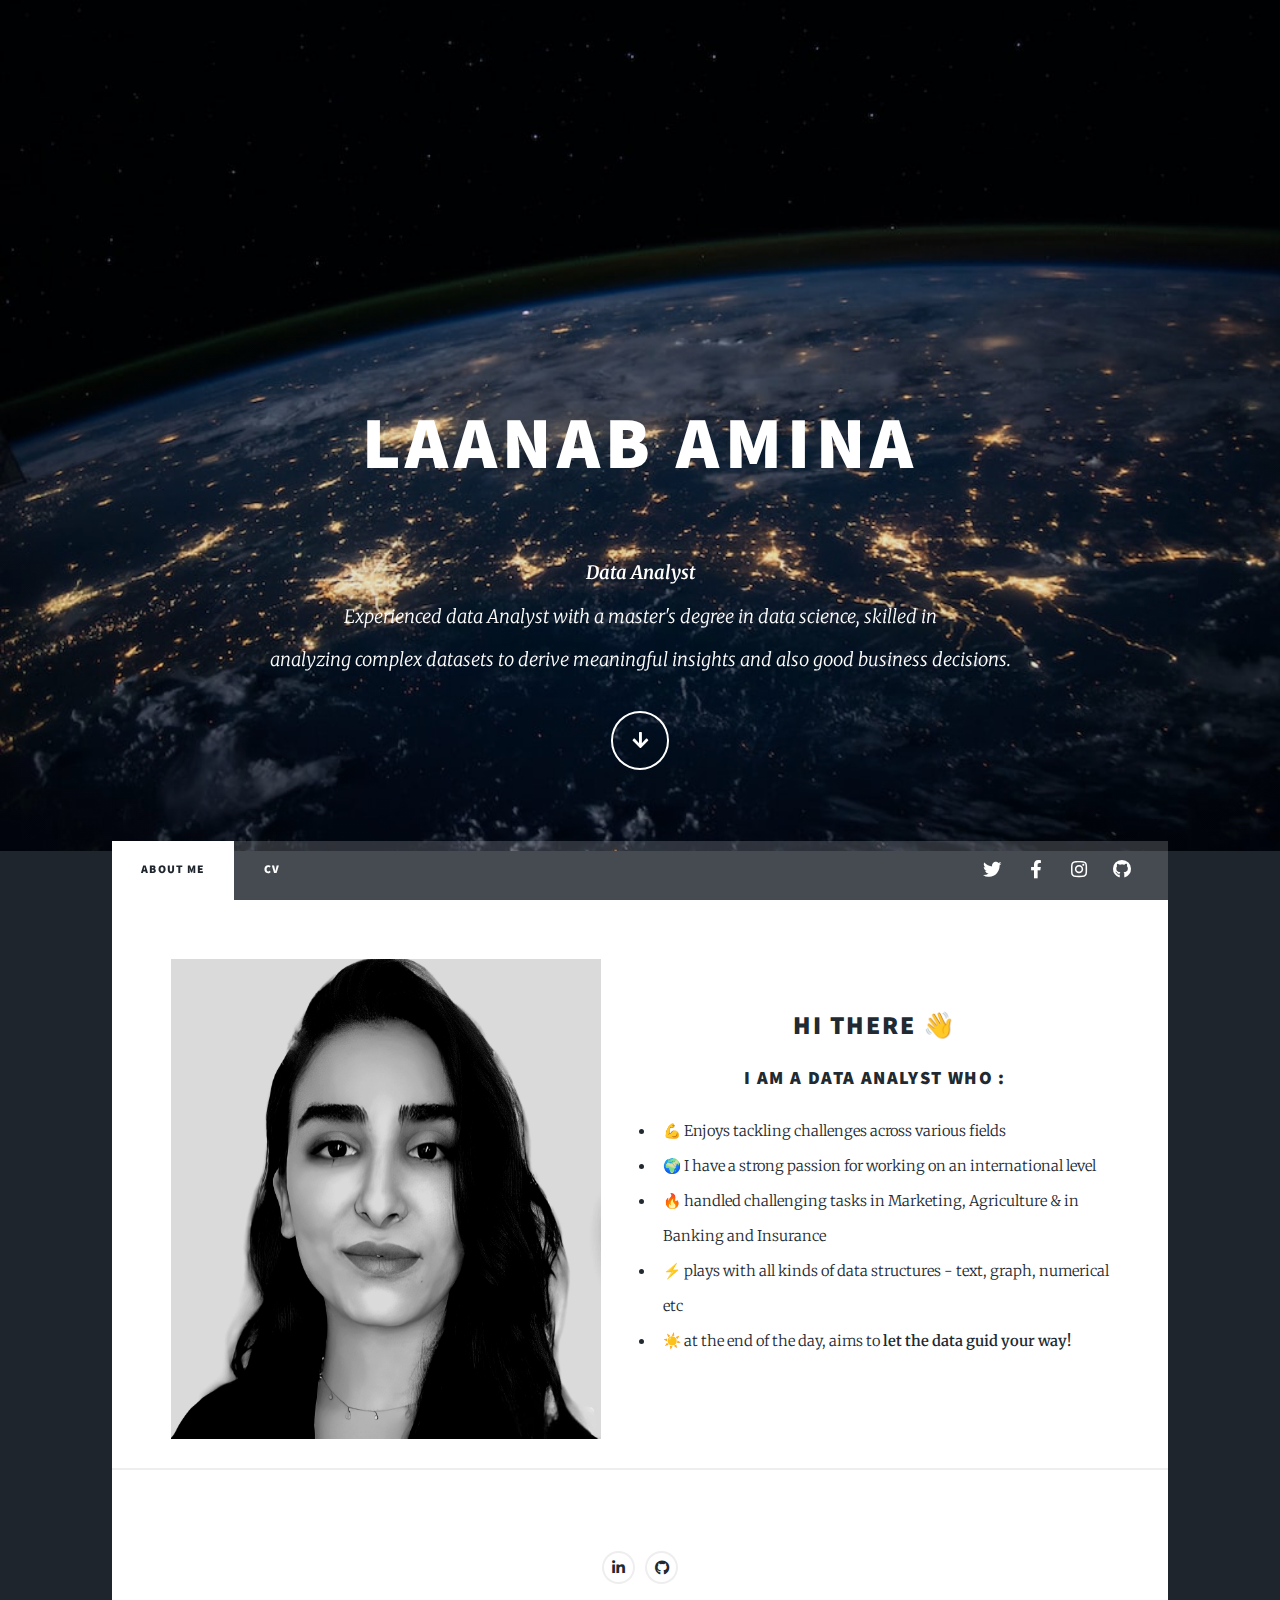
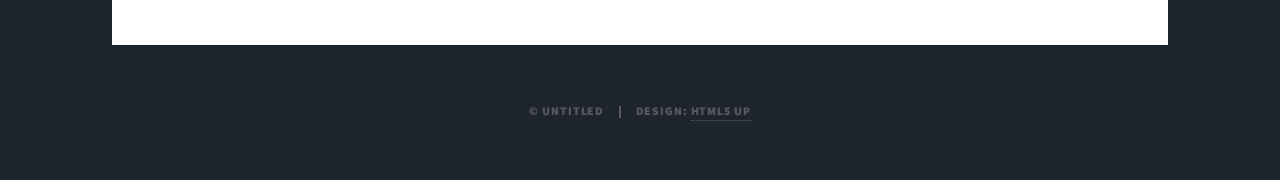
==== index.html @ 10db7fa8 "Add files via upload" ====
<!DOCTYPE HTML>
<!--
	Massively by HTML5 UP
	html5up.net | @ajlkn
	Free for personal and commercial use under the CCA 3.0 license (html5up.net/license)
-->
<html>
	<head>
		<title>Massively by HTML5 UP</title>
		<meta charset="utf-8" />
		<meta name="viewport" content="width=device-width, initial-scale=1, user-scalable=no" />
		<link rel="stylesheet" href="assets/css/main.css" />
		<noscript><link rel="stylesheet" href="assets/css/noscript.css" /></noscript>
	</head>
	<body class="is-preload">

		<!-- Wrapper -->
			<div id="wrapper" class="fade-in">

				<!-- Intro -->
					<div id="intro">
						<h1>LAANAB Amina </h1>
						<p align="center"> <br><strong> Data Analyst</strong> </br>Experienced data Analyst with a master's degree in data science, skilled in <br />analyzing complex datasets to derive meaningful insights and also good business decisions. <br /> 
						</a></p>
						<ul class="actions">
							<li><a href="#header" class="button icon solid solo fa-arrow-down scrolly">Continue</a></li>
						</ul>
					</div>

				<!-- Header -->
					<header id="header">
						<a href="index.html" class="logo">Allow data to guide you!</a>
					</header>

				<!-- Nav -->
					<nav id="nav">
						<ul class="links">
							<li class="active"><a href="index.html">About me</a></li>
							<li><a href="generic.html">CV </a></li>
							
						</ul>
						<ul class="icons">
							<li><a href="#" class="icon brands fa-twitter"><span class="label">Twitter</span></a></li>
							<li><a href="#" class="icon brands fa-facebook-f"><span class="label">Facebook</span></a></li>
							<li><a href="#" class="icon brands fa-instagram"><span class="label">Instagram</span></a></li>
							<li><a href="#" class="icon brands fa-github"><span class="label">GitHub</span></a></li>
						</ul>
					</nav>

				<!-- Main -->
					<div id="main">

						<!-- Featured Post -->
						<div class="image-txt-container">
							<img src="images/pic2_.jpg" width="430" height="480">
							<article class="post featured">

								<center>
								<h2>
									Hi there 👋
								</h2>
								<h3>I am a Data Analyst who :</h3></center>
								<ul>
								<li>💪 Enjoys tackling challenges across various fields </li>
								<li>🌍 I have a strong passion for working on an international level</li>
								<li>🔥 handled challenging tasks in Marketing, Agriculture &amp; in Banking and Insurance </li>
								<li>⚡ plays with all kinds of data structures - text, graph, numerical etc</li>
								<li>☀️ at the end of the day, aims to <b>let the data guid your way!</b></li>
								</ul>
							</article>
						  </div>
							

						<!-- Posts -->
							

						<!-- Footer -->
						<center>

							<section>
								<h3></h3>
								<ul class="icons alt">
									
									<li><a href="https://www.linkedin.com/in/amina-laanab-498256175/" class="icon brands fa-linkedin-in"><span class="label">LinkedIn</span></a></li>
									
									<li><a href="https://github.com/Morenagl" class="icon brands fa-github"><span class="label">GitHub</span></a></li>
								</ul>
							
						</section>
					</center>	

					</div>

				<!-- Footer -->
				
					
				<!-- Copyright -->
					<div id="copyright">
						<ul><li>&copy; Untitled</li><li>Design: <a href="https://html5up.net">HTML5 UP</a></li></ul>
					</div>
				
			</div>

		<!-- Scripts -->
			<script src="assets/js/jquery.min.js"></script>
			<script src="assets/js/jquery.scrollex.min.js"></script>
			<script src="assets/js/jquery.scrolly.min.js"></script>
			<script src="assets/js/browser.min.js"></script>
			<script src="assets/js/breakpoints.min.js"></script>
			<script src="assets/js/util.js"></script>
			<script src="assets/js/main.js"></script>

	</body>
</html>
---- assets/css/main.css ----
@import url(fontawesome-all.min.css);
@import url("https://fonts.googleapis.com/css?family=Merriweather:300,700,300italic,700italic|Source+Sans+Pro:900");

/*
	Massively by HTML5 UP
	html5up.net | @ajlkn
	Free for personal and commercial use under the CCA 3.0 license (html5up.net/license)
*/

html, body, div, span, applet, object,
iframe, h1, h2, h3, h4, h5, h6, p, blockquote,
pre, a, abbr, acronym, address, big, cite,
code, del, dfn, em, img, ins, kbd, q, s, samp,
small, strike, strong, sub, sup, tt, var, b,
u, i, center, dl, dt, dd, ol, ul, li, fieldset,
form, label, legend, table, caption, tbody,
tfoot, thead, tr, th, td, article, aside,
canvas, details, embed, figure, figcaption,
footer, header, hgroup, menu, nav, output, ruby,
section, summary, time, mark, audio, video {
	margin: 0;
	padding: 0;
	border: 0;
	font-size: 100%;
	font: inherit;
	vertical-align: baseline;}

article, aside, details, figcaption, figure,
footer, header, hgroup, menu, nav, section {
	display: block;}

body {
	line-height: 1;
}

ol, ul {
	list-style: none;
}

blockquote, q {
	quotes: none;
}

	blockquote:before, blockquote:after, q:before, q:after {
		content: '';
		content: none;
	}

table {
	border-collapse: collapse;
	border-spacing: 0;
}

body {
	-webkit-text-size-adjust: none;
}

mark {
	background-color: transparent;
	color: inherit;
}

input::-moz-focus-inner {
	border: 0;
	padding: 0;
}

input, select, textarea {
	-moz-appearance: none;
	-webkit-appearance: none;
	-ms-appearance: none;
	appearance: none;
}
main > * {
    padding: 4rem 4rem 2rem 4rem;
    border-top: solid 2px #eeeeee;
    margin: 0;
}
.image-txt-container {
    display: flex;
    align-items: center;
    flex-direction: row;
    gap: 40px;
}
/* Basic */

	@-ms-viewport {
		width: device-width;
	}

	body {
		-ms-overflow-style: scrollbar;
	}

	@media screen and (max-width: 480px) {

		html, body {
			min-width: 320px;
		}

	}

	html {
		box-sizing: border-box;
	}

	*, *:before, *:after {
		box-sizing: inherit;
	}

	body {
		background-color: #1e252d;
	}

		body.is-preload *, body.is-preload *:before, body.is-preload *:after {
			-moz-animation: none !important;
			-webkit-animation: none !important;
			-ms-animation: none !important;
			animation: none !important;
			-moz-transition: none !important;
			-webkit-transition: none !important;
			-ms-transition: none !important;
			transition: none !important;
		}

/* Type */

	html {
		font-size: 16pt;
	}

		@media screen and (max-width: 1680px) {

			html {
				font-size: 12pt;
			}

		}

		@media screen and (max-width: 1280px) {

			html {
				font-size: 11pt;
			}

		}

		@media screen and (max-width: 360px) {

			html {
				font-size: 10pt;
			}

		}

	body {
		color: #212931;
	}

	body, input, select, textarea {
		font-family: "Merriweather", Georgia, serif;
		font-weight: 300;
		font-size: 1rem;
		line-height: 2.375;
	}

	a {
		-moz-transition: color 0.2s ease-in-out, background-color 0.2s ease-in-out, border-color 0.2s ease-in-out, box-shadow 0.2s ease-in-out;
		-webkit-transition: color 0.2s ease-in-out, background-color 0.2s ease-in-out, border-color 0.2s ease-in-out, box-shadow 0.2s ease-in-out;
		-ms-transition: color 0.2s ease-in-out, background-color 0.2s ease-in-out, border-color 0.2s ease-in-out, box-shadow 0.2s ease-in-out;
		transition: color 0.2s ease-in-out, background-color 0.2s ease-in-out, border-color 0.2s ease-in-out, box-shadow 0.2s ease-in-out;
		border-bottom: dotted 1px;
		text-decoration: none;
	}

		a:hover {
			border-bottom-color: transparent;
		}

	strong, b {
		font-weight: 600;
	}

	em, i {
		font-style: italic;
	}

	p {
		text-align: justify;
		margin: 0 0 2rem 0;
	}

	h1, h2, h3, h4, h5, h6 {
		font-family: "Source Sans Pro", Helvetica, sans-serif;
		font-weight: 900;
		line-height: 1.5;
		letter-spacing: 0.075em;
		text-transform: uppercase;
		margin: 0 0 1rem 0;
		
	
	}

		h1 a, h2 a, h3 a, h4 a, h5 a, h6 a {
			border-bottom: 0;
			color: inherit;
			text-decoration: none;
		}

	h1 {
		font-size: 4rem;
		line-height: 1.1;
		margin: 0 0 2rem 0;
	}

	h2 {
		font-size: 1.75rem;
		line-height: 1.3;
		margin: 0 0 1.5rem 0;
	}

	h3 {
		font-size: 1.25rem;
		margin: 0 0 1.5rem 0;
	}

	h4 {
		font-size: 1rem;
	}

	h5 {
		font-size: 0.9rem;
	}

	h6 {
		font-size: 0.8rem;
	}

	sub {
		font-size: 0.8rem;
		position: relative;
		top: 0.5rem;
	}

	sup {
		font-size: 0.8rem;
		position: relative;
		top: -0.5rem;
	}

	blockquote {
		border-left: solid 4px;
		font-style: italic;
		margin: 0 0 2rem 0;
		padding: 0.5rem 0 0.5rem 2rem;
	}

	code {
		border: solid 2px;
		font-family: "Courier New", monospace;
		font-size: 0.9rem;
		margin: 0 0.25rem;
		padding: 0.25rem 0.65rem;
	}

	pre {
		-webkit-overflow-scrolling: touch;
		font-family: "Courier New", monospace;
		font-size: 0.9rem;
		margin: 0 0 2rem 0;
	}

		pre code {
			display: block;
			line-height: 1.75;
			padding: 1rem 1.5rem;
			overflow-x: auto;
		}

	hr {
		border: 0;
		border-bottom: solid 2px;
		margin: 3rem 0;
	}

		hr.major {
			margin: 5rem 0;
		}

	.align-left {
		text-align: left;
	}

	.align-center {
		text-align: center;
	}

	.align-right {
		text-align: right;
	}

	input, select, textarea {
		color: #212931;
	}

	a {
		color: #212931;
		border-bottom-color: rgba(33, 41, 49, 0.5);
	}

		a:hover {
			border-bottom-color: transparent;
			color: #18bfef !important;
		}

	strong, b {
		color: #212931;
	}

	h1, h2, h3, h4, h5, h6 {
		color: #212931;
	}

	blockquote {
		border-left-color: #eeeeee;
	}

	code {
		background: rgba(220, 220, 220, 0.25);
		border-color: #eeeeee;
	}

	hr {
		border-bottom-color: #eeeeee;
	}

/* Row */

	.row {
		display: flex;
		flex-wrap: wrap;
		box-sizing: border-box;
		align-items: stretch;
	}

		.row > * {
			box-sizing: border-box;
		}

		.row.gtr-uniform > * > :last-child {
			margin-bottom: 0;
		}

		.row.aln-left {
			justify-content: flex-start;
		}

		.row.aln-center {
			justify-content: center;
		}

		.row.aln-right {
			justify-content: flex-end;
		}

		.row.aln-top {
			align-items: flex-start;
		}

		.row.aln-middle {
			align-items: center;
		}

		.row.aln-bottom {
			align-items: flex-end;
		}

		.row > .imp {
			order: -1;
		}

		.row > .col-1 {
			width: 8.33333%;
		}

		.row > .off-1 {
			margin-left: 8.33333%;
		}

		.row > .col-2 {
			width: 16.66667%;
		}

		.row > .off-2 {
			margin-left: 16.66667%;
		}

		.row > .col-3 {
			width: 25%;
		}

		.row > .off-3 {
			margin-left: 25%;
		}

		.row > .col-4 {
			width: 33.33333%;
		}

		.row > .off-4 {
			margin-left: 33.33333%;
		}

		.row > .col-5 {
			width: 41.66667%;
		}

		.row > .off-5 {
			margin-left: 41.66667%;
		}

		.row > .col-6 {
			width: 50%;
		}

		.row > .off-6 {
			margin-left: 50%;
		}

		.row > .col-7 {
			width: 58.33333%;
		}

		.row > .off-7 {
			margin-left: 58.33333%;
		}

		.row > .col-8 {
			width: 66.66667%;
		}

		.row > .off-8 {
			margin-left: 66.66667%;
		}

		.row > .col-9 {
			width: 75%;
		}

		.row > .off-9 {
			margin-left: 75%;
		}

		.row > .col-10 {
			width: 83.33333%;
		}

		.row > .off-10 {
			margin-left: 83.33333%;
		}

		.row > .col-11 {
			width: 91.66667%;
		}

		.row > .off-11 {
			margin-left: 91.66667%;
		}

		.row > .col-12 {
			width: 100%;
		}

		.row > .off-12 {
			margin-left: 100%;
		}

		.row.gtr-0 {
			margin-top: 0;
			margin-left: 0rem;
		}

			.row.gtr-0 > * {
				padding: 0 0 0 0rem;
			}

			.row.gtr-0.gtr-uniform {
				margin-top: 0rem;
			}

				.row.gtr-0.gtr-uniform > * {
					padding-top: 0rem;
				}

		.row.gtr-25 {
			margin-top: 0;
			margin-left: -0.375rem;
		}

			.row.gtr-25 > * {
				padding: 0 0 0 0.375rem;
			}

			.row.gtr-25.gtr-uniform {
				margin-top: -0.375rem;
			}

				.row.gtr-25.gtr-uniform > * {
					padding-top: 0.375rem;
				}

		.row.gtr-50 {
			margin-top: 0;
			margin-left: -0.75rem;
		}

			.row.gtr-50 > * {
				padding: 0 0 0 0.75rem;
			}

			.row.gtr-50.gtr-uniform {
				margin-top: -0.75rem;
			}

				.row.gtr-50.gtr-uniform > * {
					padding-top: 0.75rem;
				}

		.row {
			margin-top: 0;
			margin-left: -1.5rem;
		}

			.row > * {
				padding: 0 0 0 1.5rem;
			}

			.row.gtr-uniform {
				margin-top: -1.5rem;
			}

				.row.gtr-uniform > * {
					padding-top: 1.5rem;
				}

		.row.gtr-150 {
			margin-top: 0;
			margin-left: -2.25rem;
		}

			.row.gtr-150 > * {
				padding: 0 0 0 2.25rem;
			}

			.row.gtr-150.gtr-uniform {
				margin-top: -2.25rem;
			}

				.row.gtr-150.gtr-uniform > * {
					padding-top: 2.25rem;
				}

		.row.gtr-200 {
			margin-top: 0;
			margin-left: -3rem;
		}

			.row.gtr-200 > * {
				padding: 0 0 0 3rem;
			}

			.row.gtr-200.gtr-uniform {
				margin-top: -3rem;
			}

				.row.gtr-200.gtr-uniform > * {
					padding-top: 3rem;
				}

		@media screen and (max-width: 1680px) {

			.row {
				display: flex;
				flex-wrap: wrap;
				box-sizing: border-box;
				align-items: stretch;
			}

				.row > * {
					box-sizing: border-box;
				}

				.row.gtr-uniform > * > :last-child {
					margin-bottom: 0;
				}

				.row.aln-left {
					justify-content: flex-start;
				}

				.row.aln-center {
					justify-content: center;
				}

				.row.aln-right {
					justify-content: flex-end;
				}

				.row.aln-top {
					align-items: flex-start;
				}

				.row.aln-middle {
					align-items: center;
				}

				.row.aln-bottom {
					align-items: flex-end;
				}

				.row > .imp-xlarge {
					order: -1;
				}

				.row > .col-1-xlarge {
					width: 8.33333%;
				}

				.row > .off-1-xlarge {
					margin-left: 8.33333%;
				}

				.row > .col-2-xlarge {
					width: 16.66667%;
				}

				.row > .off-2-xlarge {
					margin-left: 16.66667%;
				}

				.row > .col-3-xlarge {
					width: 25%;
				}

				.row > .off-3-xlarge {
					margin-left: 25%;
				}

				.row > .col-4-xlarge {
					width: 33.33333%;
				}

				.row > .off-4-xlarge {
					margin-left: 33.33333%;
				}

				.row > .col-5-xlarge {
					width: 41.66667%;
				}

				.row > .off-5-xlarge {
					margin-left: 41.66667%;
				}

				.row > .col-6-xlarge {
					width: 50%;
				}

				.row > .off-6-xlarge {
					margin-left: 50%;
				}

				.row > .col-7-xlarge {
					width: 58.33333%;
				}

				.row > .off-7-xlarge {
					margin-left: 58.33333%;
				}

				.row > .col-8-xlarge {
					width: 66.66667%;
				}

				.row > .off-8-xlarge {
					margin-left: 66.66667%;
				}

				.row > .col-9-xlarge {
					width: 75%;
				}

				.row > .off-9-xlarge {
					margin-left: 75%;
				}

				.row > .col-10-xlarge {
					width: 83.33333%;
				}

				.row > .off-10-xlarge {
					margin-left: 83.33333%;
				}

				.row > .col-11-xlarge {
					width: 91.66667%;
				}

				.row > .off-11-xlarge {
					margin-left: 91.66667%;
				}

				.row > .col-12-xlarge {
					width: 100%;
				}

				.row > .off-12-xlarge {
					margin-left: 100%;
				}

				.row.gtr-0 {
					margin-top: 0;
					margin-left: 0rem;
				}

					.row.gtr-0 > * {
						padding: 0 0 0 0rem;
					}

					.row.gtr-0.gtr-uniform {
						margin-top: 0rem;
					}

						.row.gtr-0.gtr-uniform > * {
							padding-top: 0rem;
						}

				.row.gtr-25 {
					margin-top: 0;
					margin-left: -0.375rem;
				}

					.row.gtr-25 > * {
						padding: 0 0 0 0.375rem;
					}

					.row.gtr-25.gtr-uniform {
						margin-top: -0.375rem;
					}

						.row.gtr-25.gtr-uniform > * {
							padding-top: 0.375rem;
						}

				.row.gtr-50 {
					margin-top: 0;
					margin-left: -0.75rem;
				}

					.row.gtr-50 > * {
						padding: 0 0 0 0.75rem;
					}

					.row.gtr-50.gtr-uniform {
						margin-top: -0.75rem;
					}

						.row.gtr-50.gtr-uniform > * {
							padding-top: 0.75rem;
						}

				.row {
					margin-top: 0;
					margin-left: -1.5rem;
				}

					.row > * {
						padding: 0 0 0 1.5rem;
					}

					.row.gtr-uniform {
						margin-top: -1.5rem;
					}

						.row.gtr-uniform > * {
							padding-top: 1.5rem;
						}

				.row.gtr-150 {
					margin-top: 0;
					margin-left: -2.25rem;
				}

					.row.gtr-150 > * {
						padding: 0 0 0 2.25rem;
					}

					.row.gtr-150.gtr-uniform {
						margin-top: -2.25rem;
					}

						.row.gtr-150.gtr-uniform > * {
							padding-top: 2.25rem;
						}

				.row.gtr-200 {
					margin-top: 0;
					margin-left: -3rem;
				}

					.row.gtr-200 > * {
						padding: 0 0 0 3rem;
					}

					.row.gtr-200.gtr-uniform {
						margin-top: -3rem;
					}

						.row.gtr-200.gtr-uniform > * {
							padding-top: 3rem;
						}

		}

		@media screen and (max-width: 1280px) {

			.row {
				display: flex;
				flex-wrap: wrap;
				box-sizing: border-box;
				align-items: stretch;
			}

				.row > * {
					box-sizing: border-box;
				}

				.row.gtr-uniform > * > :last-child {
					margin-bottom: 0;
				}

				.row.aln-left {
					justify-content: flex-start;
				}

				.row.aln-center {
					justify-content: center;
				}

				.row.aln-right {
					justify-content: flex-end;
				}

				.row.aln-top {
					align-items: flex-start;
				}

				.row.aln-middle {
					align-items: center;
				}

				.row.aln-bottom {
					align-items: flex-end;
				}

				.row > .imp-large {
					order: -1;
				}

				.row > .col-1-large {
					width: 8.33333%;
				}

				.row > .off-1-large {
					margin-left: 8.33333%;
				}

				.row > .col-2-large {
					width: 16.66667%;
				}

				.row > .off-2-large {
					margin-left: 16.66667%;
				}

				.row > .col-3-large {
					width: 25%;
				}

				.row > .off-3-large {
					margin-left: 25%;
				}

				.row > .col-4-large {
					width: 33.33333%;
				}

				.row > .off-4-large {
					margin-left: 33.33333%;
				}

				.row > .col-5-large {
					width: 41.66667%;
				}

				.row > .off-5-large {
					margin-left: 41.66667%;
				}

				.row > .col-6-large {
					width: 50%;
				}

				.row > .off-6-large {
					margin-left: 50%;
				}

				.row > .col-7-large {
					width: 58.33333%;
				}

				.row > .off-7-large {
					margin-left: 58.33333%;
				}

				.row > .col-8-large {
					width: 66.66667%;
				}

				.row > .off-8-large {
					margin-left: 66.66667%;
				}

				.row > .col-9-large {
					width: 75%;
				}

				.row > .off-9-large {
					margin-left: 75%;
				}

				.row > .col-10-large {
					width: 83.33333%;
				}

				.row > .off-10-large {
					margin-left: 83.33333%;
				}

				.row > .col-11-large {
					width: 91.66667%;
				}

				.row > .off-11-large {
					margin-left: 91.66667%;
				}

				.row > .col-12-large {
					width: 100%;
				}

				.row > .off-12-large {
					margin-left: 100%;
				}

				.row.gtr-0 {
					margin-top: 0;
					margin-left: 0rem;
				}

					.row.gtr-0 > * {
						padding: 0 0 0 0rem;
					}

					.row.gtr-0.gtr-uniform {
						margin-top: 0rem;
					}

						.row.gtr-0.gtr-uniform > * {
							padding-top: 0rem;
						}

				.row.gtr-25 {
					margin-top: 0;
					margin-left: -0.375rem;
				}

					.row.gtr-25 > * {
						padding: 0 0 0 0.375rem;
					}

					.row.gtr-25.gtr-uniform {
						margin-top: -0.375rem;
					}

						.row.gtr-25.gtr-uniform > * {
							padding-top: 0.375rem;
						}

				.row.gtr-50 {
					margin-top: 0;
					margin-left: -0.75rem;
				}

					.row.gtr-50 > * {
						padding: 0 0 0 0.75rem;
					}

					.row.gtr-50.gtr-uniform {
						margin-top: -0.75rem;
					}

						.row.gtr-50.gtr-uniform > * {
							padding-top: 0.75rem;
						}

				.row {
					margin-top: 0;
					margin-left: -1.5rem;
				}

					.row > * {
						padding: 0 0 0 1.5rem;
					}

					.row.gtr-uniform {
						margin-top: -1.5rem;
					}

						.row.gtr-uniform > * {
							padding-top: 1.5rem;
						}

				.row.gtr-150 {
					margin-top: 0;
					margin-left: -2.25rem;
				}

					.row.gtr-150 > * {
						padding: 0 0 0 2.25rem;
					}

					.row.gtr-150.gtr-uniform {
						margin-top: -2.25rem;
					}

						.row.gtr-150.gtr-uniform > * {
							padding-top: 2.25rem;
						}

				.row.gtr-200 {
					margin-top: 0;
					margin-left: -3rem;
				}

					.row.gtr-200 > * {
						padding: 0 0 0 3rem;
					}

					.row.gtr-200.gtr-uniform {
						margin-top: -3rem;
					}

						.row.gtr-200.gtr-uniform > * {
							padding-top: 3rem;
						}

		}

		@media screen and (max-width: 980px) {

			.row {
				display: flex;
				flex-wrap: wrap;
				box-sizing: border-box;
				align-items: stretch;
			}

				.row > * {
					box-sizing: border-box;
				}

				.row.gtr-uniform > * > :last-child {
					margin-bottom: 0;
				}

				.row.aln-left {
					justify-content: flex-start;
				}

				.row.aln-center {
					justify-content: center;
				}

				.row.aln-right {
					justify-content: flex-end;
				}

				.row.aln-top {
					align-items: flex-start;
				}

				.row.aln-middle {
					align-items: center;
				}

				.row.aln-bottom {
					align-items: flex-end;
				}

				.row > .imp-medium {
					order: -1;
				}

				.row > .col-1-medium {
					width: 8.33333%;
				}

				.row > .off-1-medium {
					margin-left: 8.33333%;
				}

				.row > .col-2-medium {
					width: 16.66667%;
				}

				.row > .off-2-medium {
					margin-left: 16.66667%;
				}

				.row > .col-3-medium {
					width: 25%;
				}

				.row > .off-3-medium {
					margin-left: 25%;
				}

				.row > .col-4-medium {
					width: 33.33333%;
				}

				.row > .off-4-medium {
					margin-left: 33.33333%;
				}

				.row > .col-5-medium {
					width: 41.66667%;
				}

				.row > .off-5-medium {
					margin-left: 41.66667%;
				}

				.row > .col-6-medium {
					width: 50%;
				}

				.row > .off-6-medium {
					margin-left: 50%;
				}

				.row > .col-7-medium {
					width: 58.33333%;
				}

				.row > .off-7-medium {
					margin-left: 58.33333%;
				}

				.row > .col-8-medium {
					width: 66.66667%;
				}

				.row > .off-8-medium {
					margin-left: 66.66667%;
				}

				.row > .col-9-medium {
					width: 75%;
				}

				.row > .off-9-medium {
					margin-left: 75%;
				}

				.row > .col-10-medium {
					width: 83.33333%;
				}

				.row > .off-10-medium {
					margin-left: 83.33333%;
				}

				.row > .col-11-medium {
					width: 91.66667%;
				}

				.row > .off-11-medium {
					margin-left: 91.66667%;
				}

				.row > .col-12-medium {
					width: 100%;
				}

				.row > .off-12-medium {
					margin-left: 100%;
				}

				.row.gtr-0 {
					margin-top: 0;
					margin-left: 0rem;
				}

					.row.gtr-0 > * {
						padding: 0 0 0 0rem;
					}

					.row.gtr-0.gtr-uniform {
						margin-top: 0rem;
					}

						.row.gtr-0.gtr-uniform > * {
							padding-top: 0rem;
						}

				.row.gtr-25 {
					margin-top: 0;
					margin-left: -0.375rem;
				}

					.row.gtr-25 > * {
						padding: 0 0 0 0.375rem;
					}

					.row.gtr-25.gtr-uniform {
						margin-top: -0.375rem;
					}

						.row.gtr-25.gtr-uniform > * {
							padding-top: 0.375rem;
						}

				.row.gtr-50 {
					margin-top: 0;
					margin-left: -0.75rem;
				}

					.row.gtr-50 > * {
						padding: 0 0 0 0.75rem;
					}

					.row.gtr-50.gtr-uniform {
						margin-top: -0.75rem;
					}

						.row.gtr-50.gtr-uniform > * {
							padding-top: 0.75rem;
						}

				.row {
					margin-top: 0;
					margin-left: -1.5rem;
				}

					.row > * {
						padding: 0 0 0 1.5rem;
					}

					.row.gtr-uniform {
						margin-top: -1.5rem;
					}

						.row.gtr-uniform > * {
							padding-top: 1.5rem;
						}

				.row.gtr-150 {
					margin-top: 0;
					margin-left: -2.25rem;
				}

					.row.gtr-150 > * {
						padding: 0 0 0 2.25rem;
					}

					.row.gtr-150.gtr-uniform {
						margin-top: -2.25rem;
					}

						.row.gtr-150.gtr-uniform > * {
							padding-top: 2.25rem;
						}

				.row.gtr-200 {
					margin-top: 0;
					margin-left: -3rem;
				}

					.row.gtr-200 > * {
						padding: 0 0 0 3rem;
					}

					.row.gtr-200.gtr-uniform {
						margin-top: -3rem;
					}

						.row.gtr-200.gtr-uniform > * {
							padding-top: 3rem;
						}

		}

		@media screen and (max-width: 736px) {

			.row {
				display: flex;
				flex-wrap: wrap;
				box-sizing: border-box;
				align-items: stretch;
			}

				.row > * {
					box-sizing: border-box;
				}

				.row.gtr-uniform > * > :last-child {
					margin-bottom: 0;
				}

				.row.aln-left {
					justify-content: flex-start;
				}

				.row.aln-center {
					justify-content: center;
				}

				.row.aln-right {
					justify-content: flex-end;
				}

				.row.aln-top {
					align-items: flex-start;
				}

				.row.aln-middle {
					align-items: center;
				}

				.row.aln-bottom {
					align-items: flex-end;
				}

				.row > .imp-small {
					order: -1;
				}

				.row > .col-1-small {
					width: 8.33333%;
				}

				.row > .off-1-small {
					margin-left: 8.33333%;
				}

				.row > .col-2-small {
					width: 16.66667%;
				}

				.row > .off-2-small {
					margin-left: 16.66667%;
				}

				.row > .col-3-small {
					width: 25%;
				}

				.row > .off-3-small {
					margin-left: 25%;
				}

				.row > .col-4-small {
					width: 33.33333%;
				}

				.row > .off-4-small {
					margin-left: 33.33333%;
				}

				.row > .col-5-small {
					width: 41.66667%;
				}

				.row > .off-5-small {
					margin-left: 41.66667%;
				}

				.row > .col-6-small {
					width: 50%;
				}

				.row > .off-6-small {
					margin-left: 50%;
				}

				.row > .col-7-small {
					width: 58.33333%;
				}

				.row > .off-7-small {
					margin-left: 58.33333%;
				}

				.row > .col-8-small {
					width: 66.66667%;
				}

				.row > .off-8-small {
					margin-left: 66.66667%;
				}

				.row > .col-9-small {
					width: 75%;
				}

				.row > .off-9-small {
					margin-left: 75%;
				}

				.row > .col-10-small {
					width: 83.33333%;
				}

				.row > .off-10-small {
					margin-left: 83.33333%;
				}

				.row > .col-11-small {
					width: 91.66667%;
				}

				.row > .off-11-small {
					margin-left: 91.66667%;
				}

				.row > .col-12-small {
					width: 100%;
				}

				.row > .off-12-small {
					margin-left: 100%;
				}

				.row.gtr-0 {
					margin-top: 0;
					margin-left: 0rem;
				}

					.row.gtr-0 > * {
						padding: 0 0 0 0rem;
					}

					.row.gtr-0.gtr-uniform {
						margin-top: 0rem;
					}

						.row.gtr-0.gtr-uniform > * {
							padding-top: 0rem;
						}

				.row.gtr-25 {
					margin-top: 0;
					margin-left: -0.375rem;
				}

					.row.gtr-25 > * {
						padding: 0 0 0 0.375rem;
					}

					.row.gtr-25.gtr-uniform {
						margin-top: -0.375rem;
					}

						.row.gtr-25.gtr-uniform > * {
							padding-top: 0.375rem;
						}

				.row.gtr-50 {
					margin-top: 0;
					margin-left: -0.75rem;
				}

					.row.gtr-50 > * {
						padding: 0 0 0 0.75rem;
					}

					.row.gtr-50.gtr-uniform {
						margin-top: -0.75rem;
					}

						.row.gtr-50.gtr-uniform > * {
							padding-top: 0.75rem;
						}

				.row {
					margin-top: 0;
					margin-left: -1.5rem;
				}

					.row > * {
						padding: 0 0 0 1.5rem;
					}

					.row.gtr-uniform {
						margin-top: -1.5rem;
					}

						.row.gtr-uniform > * {
							padding-top: 1.5rem;
						}

				.row.gtr-150 {
					margin-top: 0;
					margin-left: -2.25rem;
				}

					.row.gtr-150 > * {
						padding: 0 0 0 2.25rem;
					}

					.row.gtr-150.gtr-uniform {
						margin-top: -2.25rem;
					}

						.row.gtr-150.gtr-uniform > * {
							padding-top: 2.25rem;
						}

				.row.gtr-200 {
					margin-top: 0;
					margin-left: -3rem;
				}

					.row.gtr-200 > * {
						padding: 0 0 0 3rem;
					}

					.row.gtr-200.gtr-uniform {
						margin-top: -3rem;
					}

						.row.gtr-200.gtr-uniform > * {
							padding-top: 3rem;
						}

		}

		@media screen and (max-width: 480px) {

			.row {
				display: flex;
				flex-wrap: wrap;
				box-sizing: border-box;
				align-items: stretch;
			}

				.row > * {
					box-sizing: border-box;
				}

				.row.gtr-uniform > * > :last-child {
					margin-bottom: 0;
				}

				.row.aln-left {
					justify-content: flex-start;
				}

				.row.aln-center {
					justify-content: center;
				}

				.row.aln-right {
					justify-content: flex-end;
				}

				.row.aln-top {
					align-items: flex-start;
				}

				.row.aln-middle {
					align-items: center;
				}

				.row.aln-bottom {
					align-items: flex-end;
				}

				.row > .imp-xsmall {
					order: -1;
				}

				.row > .col-1-xsmall {
					width: 8.33333%;
				}

				.row > .off-1-xsmall {
					margin-left: 8.33333%;
				}

				.row > .col-2-xsmall {
					width: 16.66667%;
				}

				.row > .off-2-xsmall {
					margin-left: 16.66667%;
				}

				.row > .col-3-xsmall {
					width: 25%;
				}

				.row > .off-3-xsmall {
					margin-left: 25%;
				}

				.row > .col-4-xsmall {
					width: 33.33333%;
				}

				.row > .off-4-xsmall {
					margin-left: 33.33333%;
				}

				.row > .col-5-xsmall {
					width: 41.66667%;
				}

				.row > .off-5-xsmall {
					margin-left: 41.66667%;
				}

				.row > .col-6-xsmall {
					width: 50%;
				}

				.row > .off-6-xsmall {
					margin-left: 50%;
				}

				.row > .col-7-xsmall {
					width: 58.33333%;
				}

				.row > .off-7-xsmall {
					margin-left: 58.33333%;
				}

				.row > .col-8-xsmall {
					width: 66.66667%;
				}

				.row > .off-8-xsmall {
					margin-left: 66.66667%;
				}

				.row > .col-9-xsmall {
					width: 75%;
				}

				.row > .off-9-xsmall {
					margin-left: 75%;
				}

				.row > .col-10-xsmall {
					width: 83.33333%;
				}

				.row > .off-10-xsmall {
					margin-left: 83.33333%;
				}

				.row > .col-11-xsmall {
					width: 91.66667%;
				}

				.row > .off-11-xsmall {
					margin-left: 91.66667%;
				}

				.row > .col-12-xsmall {
					width: 100%;
				}

				.row > .off-12-xsmall {
					margin-left: 100%;
				}

				.row.gtr-0 {
					margin-top: 0;
					margin-left: 0rem;
				}

					.row.gtr-0 > * {
						padding: 0 0 0 0rem;
					}

					.row.gtr-0.gtr-uniform {
						margin-top: 0rem;
					}

						.row.gtr-0.gtr-uniform > * {
							padding-top: 0rem;
						}

				.row.gtr-25 {
					margin-top: 0;
					margin-left: -0.375rem;
				}

					.row.gtr-25 > * {
						padding: 0 0 0 0.375rem;
					}

					.row.gtr-25.gtr-uniform {
						margin-top: -0.375rem;
					}

						.row.gtr-25.gtr-uniform > * {
							padding-top: 0.375rem;
						}

				.row.gtr-50 {
					margin-top: 0;
					margin-left: -0.75rem;
				}

					.row.gtr-50 > * {
						padding: 0 0 0 0.75rem;
					}

					.row.gtr-50.gtr-uniform {
						margin-top: -0.75rem;
					}

						.row.gtr-50.gtr-uniform > * {
							padding-top: 0.75rem;
						}

				.row {
					margin-top: 0;
					margin-left: -1.5rem;
				}

					.row > * {
						padding: 0 0 0 1.5rem;
					}

					.row.gtr-uniform {
						margin-top: -1.5rem;
					}

						.row.gtr-uniform > * {
							padding-top: 1.5rem;
						}

				.row.gtr-150 {
					margin-top: 0;
					margin-left: -2.25rem;
				}

					.row.gtr-150 > * {
						padding: 0 0 0 2.25rem;
					}

					.row.gtr-150.gtr-uniform {
						margin-top: -2.25rem;
					}

						.row.gtr-150.gtr-uniform > * {
							padding-top: 2.25rem;
						}

				.row.gtr-200 {
					margin-top: 0;
					margin-left: -3rem;
				}

					.row.gtr-200 > * {
						padding: 0 0 0 3rem;
					}

					.row.gtr-200.gtr-uniform {
						margin-top: -3rem;
					}

						.row.gtr-200.gtr-uniform > * {
							padding-top: 3rem;
						}

		}

		@media screen and (max-width: 360px) {

			.row {
				display: flex;
				flex-wrap: wrap;
				box-sizing: border-box;
				align-items: stretch;
			}

				.row > * {
					box-sizing: border-box;
				}

				.row.gtr-uniform > * > :last-child {
					margin-bottom: 0;
				}

				.row.aln-left {
					justify-content: flex-start;
				}

				.row.aln-center {
					justify-content: center;
				}

				.row.aln-right {
					justify-content: flex-end;
				}

				.row.aln-top {
					align-items: flex-start;
				}

				.row.aln-middle {
					align-items: center;
				}

				.row.aln-bottom {
					align-items: flex-end;
				}

				.row > .imp-xxsmall {
					order: -1;
				}

				.row > .col-1-xxsmall {
					width: 8.33333%;
				}

				.row > .off-1-xxsmall {
					margin-left: 8.33333%;
				}

				.row > .col-2-xxsmall {
					width: 16.66667%;
				}

				.row > .off-2-xxsmall {
					margin-left: 16.66667%;
				}

				.row > .col-3-xxsmall {
					width: 25%;
				}

				.row > .off-3-xxsmall {
					margin-left: 25%;
				}

				.row > .col-4-xxsmall {
					width: 33.33333%;
				}

				.row > .off-4-xxsmall {
					margin-left: 33.33333%;
				}

				.row > .col-5-xxsmall {
					width: 41.66667%;
				}

				.row > .off-5-xxsmall {
					margin-left: 41.66667%;
				}

				.row > .col-6-xxsmall {
					width: 50%;
				}

				.row > .off-6-xxsmall {
					margin-left: 50%;
				}

				.row > .col-7-xxsmall {
					width: 58.33333%;
				}

				.row > .off-7-xxsmall {
					margin-left: 58.33333%;
				}

				.row > .col-8-xxsmall {
					width: 66.66667%;
				}

				.row > .off-8-xxsmall {
					margin-left: 66.66667%;
				}

				.row > .col-9-xxsmall {
					width: 75%;
				}

				.row > .off-9-xxsmall {
					margin-left: 75%;
				}

				.row > .col-10-xxsmall {
					width: 83.33333%;
				}

				.row > .off-10-xxsmall {
					margin-left: 83.33333%;
				}

				.row > .col-11-xxsmall {
					width: 91.66667%;
				}

				.row > .off-11-xxsmall {
					margin-left: 91.66667%;
				}

				.row > .col-12-xxsmall {
					width: 100%;
				}

				.row > .off-12-xxsmall {
					margin-left: 100%;
				}

				.row.gtr-0 {
					margin-top: 0;
					margin-left: 0rem;
				}

					.row.gtr-0 > * {
						padding: 0 0 0 0rem;
					}

					.row.gtr-0.gtr-uniform {
						margin-top: 0rem;
					}

						.row.gtr-0.gtr-uniform > * {
							padding-top: 0rem;
						}

				.row.gtr-25 {
					margin-top: 0;
					margin-left: -0.375rem;
				}

					.row.gtr-25 > * {
						padding: 0 0 0 0.375rem;
					}

					.row.gtr-25.gtr-uniform {
						margin-top: -0.375rem;
					}

						.row.gtr-25.gtr-uniform > * {
							padding-top: 0.375rem;
						}

				.row.gtr-50 {
					margin-top: 0;
					margin-left: -0.75rem;
				}

					.row.gtr-50 > * {
						padding: 0 0 0 0.75rem;
					}

					.row.gtr-50.gtr-uniform {
						margin-top: -0.75rem;
					}

						.row.gtr-50.gtr-uniform > * {
							padding-top: 0.75rem;
						}

				.row {
					margin-top: 0;
					margin-left: -1.5rem;
				}

					.row > * {
						padding: 0 0 0 1.5rem;
					}

					.row.gtr-uniform {
						margin-top: -1.5rem;
					}

						.row.gtr-uniform > * {
							padding-top: 1.5rem;
						}

				.row.gtr-150 {
					margin-top: 0;
					margin-left: -2.25rem;
				}

					.row.gtr-150 > * {
						padding: 0 0 0 2.25rem;
					}

					.row.gtr-150.gtr-uniform {
						margin-top: -2.25rem;
					}

						.row.gtr-150.gtr-uniform > * {
							padding-top: 2.25rem;
						}

				.row.gtr-200 {
					margin-top: 0;
					margin-left: -3rem;
				}

					.row.gtr-200 > * {
						padding: 0 0 0 3rem;
					}

					.row.gtr-200.gtr-uniform {
						margin-top: -3rem;
					}

						.row.gtr-200.gtr-uniform > * {
							padding-top: 3rem;
						}

		}

/* Box */

	.box {
		border: solid 2px;
		margin-bottom: 2rem;
		padding: 1.5rem;
	}

		.box > :last-child,
		.box > :last-child > :last-child,
		.box > :last-child > :last-child > :last-child {
			margin-bottom: 0;
		}

		.box.alt {
			border: 0;
			border-radius: 0;
			padding: 0;
		}

	.box {
		border-color: #eeeeee;
	}

/* Button */

	input[type="submit"],
	input[type="reset"],
	input[type="button"],
	button,
	.button {
		-moz-appearance: none;
		-webkit-appearance: none;
		-ms-appearance: none;
		appearance: none;
		-moz-transition: background-color 0.2s ease-in-out, box-shadow 0.2s ease-in-out, color 0.2s ease-in-out;
		-webkit-transition: background-color 0.2s ease-in-out, box-shadow 0.2s ease-in-out, color 0.2s ease-in-out;
		-ms-transition: background-color 0.2s ease-in-out, box-shadow 0.2s ease-in-out, color 0.2s ease-in-out;
		transition: background-color 0.2s ease-in-out, box-shadow 0.2s ease-in-out, color 0.2s ease-in-out;
		border: 0;
		border-radius: 0;
		cursor: pointer;
		display: inline-block;
		font-family: "Source Sans Pro", Helvetica, sans-serif;
		font-size: 0.8rem;
		font-weight: 900;
		letter-spacing: 0.075em;
		height: 3rem;
		line-height: 3rem;
		padding: 0 2rem;
		text-align: center;
		text-decoration: none;
		text-transform: uppercase;
		white-space: nowrap;
	}

		input[type="submit"].icon:before,
		input[type="reset"].icon:before,
		input[type="button"].icon:before,
		button.icon:before,
		.button.icon:before {
			margin-right: 0.5rem;
		}

		input[type="submit"].icon.solo,
		input[type="reset"].icon.solo,
		input[type="button"].icon.solo,
		button.icon.solo,
		.button.icon.solo {
			position: relative;
			width: 4rem;
			height: 4rem;
			line-height: 4rem;
			border-radius: 4rem;
			text-indent: 4rem;
			overflow: hidden;
			padding: 0;
			white-space: nowrap;
		}

			input[type="submit"].icon.solo:before,
			input[type="reset"].icon.solo:before,
			input[type="button"].icon.solo:before,
			button.icon.solo:before,
			.button.icon.solo:before {
				position: absolute;
				display: block;
				top: 0;
				left: 0;
				width: inherit;
				height: inherit;
				line-height: inherit;
				font-size: 1.25rem;
				margin-right: 0;
				text-align: center;
				text-indent: 0;
			}

		input[type="submit"].fit,
		input[type="reset"].fit,
		input[type="button"].fit,
		button.fit,
		.button.fit {
			width: 100%;
		}

		input[type="submit"].small,
		input[type="reset"].small,
		input[type="button"].small,
		button.small,
		.button.small {
			font-size: 0.7rem;
			height: 2.5rem;
			line-height: 2.5rem;
			padding: 0 1.5rem;
		}

		input[type="submit"].large,
		input[type="reset"].large,
		input[type="button"].large,
		button.large,
		.button.large {
			font-size: 0.9rem;
			height: 3.5rem;
			line-height: 3.5rem;
			padding: 0 2.75rem;
		}

		@media screen and (max-width: 980px) {

			input[type="submit"],
			input[type="reset"],
			input[type="button"],
			button,
			.button {
				font-size: 0.9rem;
				height: 3.25rem;
				line-height: 3.25rem;
			}

				input[type="submit"].large,
				input[type="reset"].large,
				input[type="button"].large,
				button.large,
				.button.large {
					font-size: 1rem;
					height: 3.75rem;
					line-height: 3.75rem;
				}

		}

		input[type="submit"].disabled, input[type="submit"]:disabled,
		input[type="reset"].disabled,
		input[type="reset"]:disabled,
		input[type="button"].disabled,
		input[type="button"]:disabled,
		button.disabled,
		button:disabled,
		.button.disabled,
		.button:disabled {
			pointer-events: none;
			opacity: 0.25;
		}

	input[type="submit"],
	input[type="reset"],
	input[type="button"],
	button,
	.button {
		background-color: transparent;
		box-shadow: inset 0 0 0 2px #212931;
		color: #212931 !important;
	}

		input[type="submit"]:hover,
		input[type="reset"]:hover,
		input[type="button"]:hover,
		button:hover,
		.button:hover {
			box-shadow: inset 0 0 0 2px #18bfef;
			color: #18bfef !important;
		}

		input[type="submit"].primary,
		input[type="reset"].primary,
		input[type="button"].primary,
		button.primary,
		.button.primary {
			background-color: #212931;
			box-shadow: none;
			color: #ffffff !important;
		}

			input[type="submit"].primary:hover,
			input[type="reset"].primary:hover,
			input[type="button"].primary:hover,
			button.primary:hover,
			.button.primary:hover {
				background-color: #18bfef;
			}

/* Form */

	form {
		margin: 0 0 2rem 0;
	}

		form > :last-child {
			margin-bottom: 0;
		}

		form > .fields {
			display: -moz-flex;
			display: -webkit-flex;
			display: -ms-flex;
			display: flex;
			-moz-flex-wrap: wrap;
			-webkit-flex-wrap: wrap;
			-ms-flex-wrap: wrap;
			flex-wrap: wrap;
			width: calc(100% + 3rem);
			margin: -1.5rem 0 2rem -1.5rem;
		}

			form > .fields > .field {
				-moz-flex-grow: 0;
				-webkit-flex-grow: 0;
				-ms-flex-grow: 0;
				flex-grow: 0;
				-moz-flex-shrink: 0;
				-webkit-flex-shrink: 0;
				-ms-flex-shrink: 0;
				flex-shrink: 0;
				padding: 1.5rem 0 0 1.5rem;
				width: calc(100% - 1.5rem);
			}

				form > .fields > .field.half {
					width: calc(50% - 0.75rem);
				}

				form > .fields > .field.third {
					width: calc(100%/3 - 0.5rem);
				}

				form > .fields > .field.quarter {
					width: calc(25% - 0.375rem);
				}

		@media screen and (max-width: 480px) {

			form > .fields {
				width: calc(100% + 3rem);
				margin: -1.5rem 0 2rem -1.5rem;
			}

				form > .fields > .field {
					padding: 1.5rem 0 0 1.5rem;
					width: calc(100% - 1.5rem);
				}

					form > .fields > .field.half {
						width: calc(100% - 1.5rem);
					}

					form > .fields > .field.third {
						width: calc(100% - 1.5rem);
					}

					form > .fields > .field.quarter {
						width: calc(100% - 1.5rem);
					}

		}

	label {
		display: block;
		font-family: "Source Sans Pro", Helvetica, sans-serif;
		font-weight: 900;
		line-height: 1.5;
		letter-spacing: 0.075em;
		font-size: 0.8rem;
		text-transform: uppercase;
		margin: 0 0 0.75rem 0;
	}

		@media screen and (max-width: 980px) {

			label {
				font-size: 0.9rem;
			}

		}

	input[type="text"],
	input[type="password"],
	input[type="email"],
	select,
	textarea {
		-moz-appearance: none;
		-webkit-appearance: none;
		-ms-appearance: none;
		appearance: none;
		background: transparent;
		border-radius: 0;
		border: solid 2px;
		color: inherit;
		display: block;
		outline: 0;
		padding: 0 1rem;
		text-decoration: none;
		width: 100%;
	}

		input[type="text"]:invalid,
		input[type="password"]:invalid,
		input[type="email"]:invalid,
		select:invalid,
		textarea:invalid {
			box-shadow: none;
		}

	select {
		background-size: 1.25rem;
		background-repeat: no-repeat;
		background-position: calc(100% - 1rem) center;
		height: 3rem;
		padding-right: 3rem;
		text-overflow: ellipsis;
	}

		select:focus::-ms-value {
			background-color: transparent;
		}

		select::-ms-expand {
			display: none;
		}

	input[type="text"],
	input[type="password"],
	input[type="email"],
	select {
		height: 3rem;
	}

	textarea {
		padding: 0.75rem 1rem;
	}

	input[type="checkbox"],
	input[type="radio"] {
		-moz-appearance: none;
		-webkit-appearance: none;
		-ms-appearance: none;
		appearance: none;
		display: block;
		float: left;
		margin-right: -2rem;
		opacity: 0;
		width: 1rem;
		z-index: -1;
	}

		input[type="checkbox"] + label,
		input[type="radio"] + label {
			text-decoration: none;
			cursor: pointer;
			display: inline-block;
			font-size: 1rem;
			letter-spacing: 0;
			font-family: "Merriweather", Georgia, serif;
			text-transform: none;
			font-weight: 300;
			padding-left: 2.8rem;
			padding-right: 1rem;
			position: relative;
		}

			input[type="checkbox"] + label:before,
			input[type="radio"] + label:before {
				-moz-osx-font-smoothing: grayscale;
				-webkit-font-smoothing: antialiased;
				display: inline-block;
				font-style: normal;
				font-variant: normal;
				text-rendering: auto;
				line-height: 1;
				text-transform: none !important;
				font-family: 'Font Awesome 5 Free';
				font-weight: 900;
			}

			input[type="checkbox"] + label:before,
			input[type="radio"] + label:before {
				border-radius: 0;
				border: solid 2px;
				content: '';
				display: inline-block;
				font-size: 0.8rem;
				height: 1.8rem;
				left: 0;
				line-height: 1.65rem;
				position: absolute;
				text-align: center;
				top: -0.125rem;
				width: 1.8rem;
			}

		input[type="checkbox"]:checked + label:before,
		input[type="radio"]:checked + label:before {
			content: '\f00c';
		}

	input[type="checkbox"] + label:before {
		border-radius: 0;
	}

	input[type="radio"] + label:before {
		border-radius: 100%;
	}

	::-webkit-input-placeholder {
		opacity: 1.0;
	}

	:-moz-placeholder {
		opacity: 1.0;
	}

	::-moz-placeholder {
		opacity: 1.0;
	}

	:-ms-input-placeholder {
		opacity: 1.0;
	}

	label {
		color: #212931;
	}

	input[type="text"],
	input[type="password"],
	input[type="email"],
	select,
	textarea {
		border-color: #eeeeee;
	}

		input[type="text"]:focus,
		input[type="password"]:focus,
		input[type="email"]:focus,
		select:focus,
		textarea:focus {
			border-color: #18bfef;
		}

	select {
		background-image: url("data:image/svg+xml;charset=utf8,%3Csvg xmlns='http://www.w3.org/2000/svg' width='40' height='40' preserveAspectRatio='none' viewBox='0 0 40 40'%3E%3Cpath d='M9.4,12.3l10.4,10.4l10.4-10.4c0.2-0.2,0.5-0.4,0.9-0.4c0.3,0,0.6,0.1,0.9,0.4l3.3,3.3c0.2,0.2,0.4,0.5,0.4,0.9 c0,0.4-0.1,0.6-0.4,0.9L20.7,31.9c-0.2,0.2-0.5,0.4-0.9,0.4c-0.3,0-0.6-0.1-0.9-0.4L4.3,17.3c-0.2-0.2-0.4-0.5-0.4-0.9 c0-0.4,0.1-0.6,0.4-0.9l3.3-3.3c0.2-0.2,0.5-0.4,0.9-0.4S9.1,12.1,9.4,12.3z' fill='%23eeeeee' /%3E%3C/svg%3E");
	}

		select option {
			background-color: #ffffff;
			color: #212931;
		}

	.select-wrapper:before {
		color: #eeeeee;
	}

	input[type="checkbox"] + label,
	input[type="radio"] + label {
		color: #212931;
	}

		input[type="checkbox"] + label:before,
		input[type="radio"] + label:before {
			border-color: #eeeeee;
		}

	input[type="checkbox"]:checked + label:before,
	input[type="radio"]:checked + label:before {
		background-color: #212931;
		border-color: #212931;
		color: #ffffff;
	}

	input[type="checkbox"]:focus + label:before,
	input[type="radio"]:focus + label:before {
		border-color: #18bfef;
	}

	::-webkit-input-placeholder {
		color: #909498 !important;
	}

	:-moz-placeholder {
		color: #909498 !important;
	}

	::-moz-placeholder {
		color: #909498 !important;
	}

	:-ms-input-placeholder {
		color: #909498 !important;
	}

	.formerize-placeholder {
		color: #909498 !important;
	}

/* Icon */

	.icon {
		text-decoration: none;
		border-bottom: none;
		position: relative;
	}

		.icon:before {
			-moz-osx-font-smoothing: grayscale;
			-webkit-font-smoothing: antialiased;
			display: inline-block;
			font-style: normal;
			font-variant: normal;
			text-rendering: auto;
			line-height: 1;
			text-transform: none !important;
			font-family: 'Font Awesome 5 Free';
			font-weight: 400;
		}

		.icon > .label {
			display: none;
		}

		.icon:before {
			line-height: inherit;
		}

		.icon.solid:before {
			font-weight: 900;
		}

		.icon.brands:before {
			font-family: 'Font Awesome 5 Brands';
		}

/* Image */

	.image {
		border: 0;
		display: inline-block;
		position: relative;
	}

		.image img {
			display: block;
		}

		.image.left, .image.right {
			max-width: 40%;
		}

			.image.left img, .image.right img {
				width: 100%;
			}

		.image.left {
			float: left;
			margin: 0 2rem 2rem 0;
			top: 0.75rem;
		}

		.image.right {
			float: right;
			margin: 0 0 2rem 2rem;
			top: 0.75rem;
		}

		.image.fit {
			display: block;
			margin: 2.5rem 0;
			width: 100%;
		}

			.image.fit:first-child {
				margin-top: 0;
			}

			.image.fit img {
				width: 100%;
			}

		.image.main {
			display: block;
			margin: 4rem 0;
			width: 100%;
		}

			.image.main:first-child {
				margin-top: 0;
			}

			.image.main img {
				width: 100%;
			}

		@media screen and (max-width: 736px) {

			.image.fit {
				margin: 2rem 0;
			}

			.image.main {
				margin: 2rem 0;
			}

		}

	a.image {
		overflow: hidden;
	}

		a.image img {
			-moz-transition: -moz-transform 0.2s ease-out;
			-webkit-transition: -webkit-transform 0.2s ease-out;
			-ms-transition: -ms-transform 0.2s ease-out;
			transition: transform 0.2s ease-out;
		}

		a.image:hover img {
			-moz-transform: scale(1.05);
			-webkit-transform: scale(1.05);
			-ms-transform: scale(1.05);
			transform: scale(1.05);
		}

/* Actions */

	ul.actions {
		display: -moz-flex;
		display: -webkit-flex;
		display: -ms-flex;
		display: flex;
		cursor: default;
		list-style: none;
		margin-left: -1rem;
		padding-left: 0;
	}

		ul.actions li {
			padding: 0 0 0 1rem;
			vertical-align: middle;
		}

		ul.actions.special {
			-moz-justify-content: center;
			-webkit-justify-content: center;
			-ms-justify-content: center;
			justify-content: center;
			width: 100%;
			margin-left: 0;
		}

			ul.actions.special li:first-child {
				padding-left: 0;
			}

		ul.actions.stacked {
			-moz-flex-direction: column;
			-webkit-flex-direction: column;
			-ms-flex-direction: column;
			flex-direction: column;
			margin-left: 0;
		}

			ul.actions.stacked li {
				padding: 1.3rem 0 0 0;
			}

				ul.actions.stacked li:first-child {
					padding-top: 0;
				}

		ul.actions.fit {
			width: calc(100% + 1rem);
		}

			ul.actions.fit li {
				-moz-flex-grow: 1;
				-webkit-flex-grow: 1;
				-ms-flex-grow: 1;
				flex-grow: 1;
				-moz-flex-shrink: 1;
				-webkit-flex-shrink: 1;
				-ms-flex-shrink: 1;
				flex-shrink: 1;
				width: 100%;
			}

				ul.actions.fit li > * {
					width: 100%;
				}

			ul.actions.fit.stacked {
				width: 100%;
			}

		@media screen and (max-width: 480px) {

			ul.actions:not(.fixed) {
				-moz-flex-direction: column;
				-webkit-flex-direction: column;
				-ms-flex-direction: column;
				flex-direction: column;
				margin-left: 0;
				width: 100% !important;
			}

				ul.actions:not(.fixed) li {
					-moz-flex-grow: 1;
					-webkit-flex-grow: 1;
					-ms-flex-grow: 1;
					flex-grow: 1;
					-moz-flex-shrink: 1;
					-webkit-flex-shrink: 1;
					-ms-flex-shrink: 1;
					flex-shrink: 1;
					padding: 1rem 0 0 0;
					text-align: center;
					width: 100%;
				}

					ul.actions:not(.fixed) li > * {
						width: 100%;
					}

					ul.actions:not(.fixed) li:first-child {
						padding-top: 0;
					}

					ul.actions:not(.fixed) li input[type="submit"],
					ul.actions:not(.fixed) li input[type="reset"],
					ul.actions:not(.fixed) li input[type="button"],
					ul.actions:not(.fixed) li button,
					ul.actions:not(.fixed) li .button {
						width: 100%;
					}

						ul.actions:not(.fixed) li input[type="submit"].icon:before,
						ul.actions:not(.fixed) li input[type="reset"].icon:before,
						ul.actions:not(.fixed) li input[type="button"].icon:before,
						ul.actions:not(.fixed) li button.icon:before,
						ul.actions:not(.fixed) li .button.icon:before {
							margin-left: -0.5rem;
						}

		}

/* Icons */

	ul.icons {
		cursor: default;
		list-style: none;
		padding-left: 0;
	}

		ul.icons li {
			display: inline-block;
			padding: 0 0.5rem 0 0;
			vertical-align: middle;
		}

			ul.icons li:last-child {
				padding-right: 0;
			}

			ul.icons li .icon:before {
				width: 2.25rem;
				height: 2.25rem;
				line-height: 2.25rem;
				display: inline-block;
				text-align: center;
				border-radius: 100%;
				font-size: 1.25rem;
			}

		ul.icons.alt li .icon:before {
			-moz-transition: color 0.2s ease-in-out, background-color 0.2s ease-in-out, border-color 0.2s ease-in-out, box-shadow 0.2s ease-in-out;
			-webkit-transition: color 0.2s ease-in-out, background-color 0.2s ease-in-out, border-color 0.2s ease-in-out, box-shadow 0.2s ease-in-out;
			-ms-transition: color 0.2s ease-in-out, background-color 0.2s ease-in-out, border-color 0.2s ease-in-out, box-shadow 0.2s ease-in-out;
			transition: color 0.2s ease-in-out, background-color 0.2s ease-in-out, border-color 0.2s ease-in-out, box-shadow 0.2s ease-in-out;
			font-size: 1rem;
		}

/* List */

	ol {
		list-style: decimal;
		margin: 0 0 2rem 0;
		padding-left: 1.25rem;
	}

		ol li {
			padding-left: 0.25rem;
		}

	ul {
		list-style: disc;
		margin: 0 0 2rem 0;
		padding-left: 1rem;
	}

		ul li {
			padding-left: 0.5rem;
		}

		ul.divided {
			list-style: none;
			padding-left: 0;
		}

			ul.divided li {
				border-top: solid 1px;
				padding: 0.5rem 0;
			}

				ul.divided li:first-child {
					border-top: 0;
					padding-top: 0;
				}

	dl {
		margin: 0 0 2rem 0;
	}

		dl dt {
			display: block;
			font-weight: 600;
			margin: 0 0 1rem 0;
		}

		dl dd {
			margin-left: 2rem;
		}

	ul.divided li {
		border-top-color: #eeeeee;
	}

	ul.icons li a.icon:hover:before {
		color: #18bfef;
	}

	ul.icons.alt li .icon:before {
		box-shadow: inset 0 0 0 2px #eeeeee;
	}

	ul.icons.alt li a.icon:hover:before {
		box-shadow: inset 0 0 0 2px #18bfef;
	}

/* Section/Article */

	section.special, article.special {
		text-align: center;
	}

	header {
		cursor: default;
	}

		header > .date {
			display: block;
			font-size: 0.8rem;
			height: 1;
			margin: 0 0 1rem 0;
			position: relative;
		}

		header > p {
			font-style: italic;
		}

		header > h1 + p {
			font-size: 1.1rem;
			margin-top: -0.5rem;
			line-height: 2;
		}

		header > h2 + p {
			font-size: 1rem;
			margin-top: -0.75rem;
		}

		header > h3 + p {
			font-size: 0.9rem;
			margin-top: -0.75rem;
		}

		header > h4 + p {
			font-size: 0.8rem;
			margin-top: -0.75rem;
		}

		header.major {
			margin: 0 0 4rem 0;
			text-align: center;
		}

			header.major > :last-child {
				margin-bottom: 0;
			}

			header.major > p {
				margin-top: 0;
				text-align: center;
			}

			header.major > .date {
				font-size: 1rem;
				margin: 0 0 4rem 0;
			}

				header.major > .date:before, header.major > .date:after {
					content: '';
					display: block;
					position: absolute;
					top: 50%;
					width: calc(50% - 6rem);
					border-top: solid 2px;
				}

				header.major > .date:before {
					left: 0;
				}

				header.major > .date:after {
					right: 0;
				}
				

		@media screen and (max-width: 980px) {

			header br {
				display: none;
			}

		}

		@media screen and (max-width: 736px) {

			header.major {
				margin: 0 0 2rem 0;
			}

		}

	header.major .date:before, header.major .date:after {
		border-top-color: #eeeeee;
	}

/* Table */

	.table-wrapper {
		-webkit-overflow-scrolling: touch;
		overflow-x: auto;
	}

	table {
		margin: 0 0 2rem 0;
		width: 100%;
	}

		table tbody tr {
			border: solid 1px;
			border-left: 0;
			border-right: 0;
		}

		table td {
			padding: 0.75rem 0.75rem;
		}

		table th {
			font-family: "Source Sans Pro", Helvetica, sans-serif;
			font-size: 0.8rem;
			font-weight: 900;
			letter-spacing: 0.075em;
			line-height: 1.5;
			padding: 0 0.75rem 0.75rem 0.75rem;
			text-align: left;
			text-transform: uppercase;
		}

			@media screen and (max-width: 980px) {

				table th {
					font-size: 0.9rem;
				}

			}

		table thead {
			border-bottom: solid 2px;
		}

		table tfoot {
			border-top: solid 2px;
		}

		table.alt {
			border-collapse: separate;
		}

			table.alt tbody tr td {
				border: solid 1px;
				border-left-width: 0;
				border-top-width: 0;
			}

				table.alt tbody tr td:first-child {
					border-left-width: 1px;
				}

			table.alt tbody tr:first-child td {
				border-top-width: 1px;
			}

			table.alt thead {
				border-bottom: 0;
			}

			table.alt tfoot {
				border-top: 0;
			}

	table tbody tr {
		border-color: #eeeeee;
	}

		table tbody tr:nth-child(2n + 1) {
			background-color: rgba(220, 220, 220, 0.25);
		}

	table th {
		color: #212931;
	}

	table thead {
		border-bottom-color: #eeeeee;
	}

	table tfoot {
		border-top-color: #eeeeee;
	}

	table.alt tbody tr td {
		border-color: #eeeeee;
	}

/* Pagination */

	.pagination {
		display: -moz-inline-flex;
		display: -webkit-inline-flex;
		display: -ms-inline-flex;
		display: inline-flex;
		-moz-user-select: none;
		-webkit-user-select: none;
		-ms-user-select: none;
		user-select: none;
		cursor: default;
		list-style: none;
		margin: 0 0 2rem 2px;
		padding: 0;
	}

		.pagination a, .pagination span {
			-moz-transition: background-color 0.2s ease-in-out, border-color 0.2s ease-in-out, box-shadow 0.2s ease-in-out, color 0.2s ease-in-out;
			-webkit-transition: background-color 0.2s ease-in-out, border-color 0.2s ease-in-out, box-shadow 0.2s ease-in-out, color 0.2s ease-in-out;
			-ms-transition: background-color 0.2s ease-in-out, border-color 0.2s ease-in-out, box-shadow 0.2s ease-in-out, color 0.2s ease-in-out;
			transition: background-color 0.2s ease-in-out, border-color 0.2s ease-in-out, box-shadow 0.2s ease-in-out, color 0.2s ease-in-out;
			border: solid 2px;
			display: inline-block;
			font-family: "Source Sans Pro", Helvetica, sans-serif;
			font-size: 0.8rem;
			font-weight: 900;
			height: 3rem;
			letter-spacing: 0.075em;
			line-height: calc(3rem - 4px);
			margin-left: -2px;
			min-width: 3rem;
			position: relative;
			text-align: center;
			text-decoration: none;
			text-transform: uppercase;
		}

		.pagination .next, .pagination .previous {
			text-decoration: none;
			padding: 0 1.75rem;
		}

			.pagination .next:before, .pagination .previous:before {
				-moz-osx-font-smoothing: grayscale;
				-webkit-font-smoothing: antialiased;
				display: inline-block;
				font-style: normal;
				font-variant: normal;
				text-rendering: auto;
				line-height: 1;
				text-transform: none !important;
				font-family: 'Font Awesome 5 Free';
				font-weight: 900;
			}

			.pagination .next:before, .pagination .previous:before {
				display: inline-block;
				color: inherit !important;
				line-height: inherit;
			}

		.pagination .previous:before {
			content: '\f104';
			margin-right: 0.9375em;
		}

		.pagination .next:before {
			content: '\f105';
			float: right;
			margin-left: 0.9375em;
		}

		@media screen and (max-width: 980px) {

			.pagination a, .pagination span {
				font-size: 0.9rem;
			}

		}

		@media screen and (max-width: 480px) {

			.pagination .page, .pagination .extra {
				display: none;
			}

		}

	.pagination a, .pagination span {
		border-color: #eeeeee;
	}

	.pagination a {
		color: #212931 !important;
	}

		.pagination a:hover {
			color: #18bfef !important;
			border-color: #18bfef;
			z-index: 1;
		}

			.pagination a:hover + a,
			.pagination a:hover + span {
				border-left-color: #18bfef;
			}

		.pagination a.active {
			background-color: #eeeeee;
		}

	.pagination span {
		color: #eeeeee;
	}

/* Wrapper */

	#wrapper {
		-moz-transition: opacity 0.5s ease;
		-webkit-transition: opacity 0.5s ease;
		-ms-transition: opacity 0.5s ease;
		transition: opacity 0.5s ease;
		position: relative;
		z-index: 1;
		overflow: hidden;
	}

		#wrapper > .bg {
			position: absolute;
			top: 0;
			left: 0;
			width: 100%;
			height: 100%;
			background-color: #212931;
			background-image: url("../../images/overlay.png"), linear-gradient(0deg, rgba(0, 0, 0, 0.1), rgba(0, 0, 0, 0.1)), url("../../images/bg.jpg");
			background-size: auto,								auto,														100% auto;
			background-position: center,								center,														top center;
			background-repeat: repeat,								no-repeat,													no-repeat;
			background-attachment: scroll,								scroll,														scroll;
			z-index: -1;
		}

			#wrapper > .bg.fixed {
				position: fixed;
				width: 100vw;
				height: 100vh;
			}

		#wrapper.fade-in:before {
			pointer-events: none;
			-moz-transition: opacity 1s ease-in-out;
			-webkit-transition: opacity 1s ease-in-out;
			-ms-transition: opacity 1s ease-in-out;
			transition: opacity 1s ease-in-out;
			-moz-transition-delay: 0.75s;
			-webkit-transition-delay: 0.75s;
			-ms-transition-delay: 0.75s;
			transition-delay: 0.75s;
			background: #1e252d;
			content: '';
			display: block;
			height: 100%;
			left: 0;
			opacity: 0;
			position: fixed;
			top: 0;
			width: 100%;
		}

		body.is-preload #wrapper.fade-in:before {
			opacity: 1;
		}

		@media screen and (orientation: portrait) {

			#wrapper > .bg {
				background-size: auto,								auto,														auto 175%;
			}

		}

/* Intro */

	#intro {
		color: #ffffff;
		padding: 8rem 4rem 6rem 4rem ;
		-moz-align-items: center;
		-webkit-align-items: center;
		-ms-align-items: center;
		align-items: center;
		display: -moz-flex;
		display: -webkit-flex;
		display: -ms-flex;
		display: flex;
		-moz-flex-direction: column;
		-webkit-flex-direction: column;
		-ms-flex-direction: column;
		flex-direction: column;
		-moz-justify-content: -moz-flex-end;
		-webkit-justify-content: -webkit-flex-end;
		-ms-justify-content: -ms-flex-end;
		justify-content: flex-end;
		-moz-transition: opacity 1s ease, -moz-transform 1s ease;
		-webkit-transition: opacity 1s ease, -webkit-transform 1s ease;
		-ms-transition: opacity 1s ease, -ms-transform 1s ease;
		transition: opacity 1s ease, transform 1s ease;
		position: relative;
		cursor: default;
		text-align: center;
		z-index: 1;
		min-height: 100vh;
	}

		#intro input, #intro select, #intro textarea {
			color: #ffffff;
		}

		#intro a {
			color: #ffffff;
			border-bottom-color: rgba(255, 255, 255, 0.5);
		}

			#intro a:hover {
				border-bottom-color: transparent;
				color: #18bfef !important;
			}

		#intro strong, #intro b {
			color: #ffffff;
		}

		#intro h1, #intro h2, #intro h3, #intro h4, #intro h5, #intro h6 {
			color: #ffffff;
		}

		#intro blockquote {
			border-left-color: #ffffff;
		}

		#intro code {
			background: rgba(255, 255, 255, 0.075);
			border-color: #ffffff;
		}

		#intro hr {
			border-bottom-color: #ffffff;
		}

		#intro input[type="submit"],
		#intro input[type="reset"],
		#intro input[type="button"],
		#intro button,
		#intro .button {
			background-color: transparent;
			box-shadow: inset 0 0 0 2px #ffffff;
			color: #ffffff !important;
		}

			#intro input[type="submit"]:hover,
			#intro input[type="reset"]:hover,
			#intro input[type="button"]:hover,
			#intro button:hover,
			#intro .button:hover {
				box-shadow: inset 0 0 0 2px #18bfef;
				color: #18bfef !important;
			}

			#intro input[type="submit"].primary,
			#intro input[type="reset"].primary,
			#intro input[type="button"].primary,
			#intro button.primary,
			#intro .button.primary {
				background-color: #ffffff;
				box-shadow: none;
				color: #1e252d !important;
			}

				#intro input[type="submit"].primary:hover,
				#intro input[type="reset"].primary:hover,
				#intro input[type="button"].primary:hover,
				#intro button.primary:hover,
				#intro .button.primary:hover {
					background-color: #18bfef;
				}

		#intro h1 {
			font-size: 5rem;
			line-height: 1;
		}

		#intro p {
			font-size: 1.25rem;
			font-style: italic;
			margin-top: -0.25rem;
			text-align: center;
		}

		#intro + #header {
			margin-top: -20rem;
		}

			#intro + #header .logo {
				-moz-transform: translateY(2rem);
				-webkit-transform: translateY(2rem);
				-ms-transform: translateY(2rem);
				transform: translateY(2rem);
				opacity: 0;
				visibility: hidden;
			}

		#intro.hidden {
			pointer-events: none;
			-moz-transform: translateY(2rem);
			-webkit-transform: translateY(2rem);
			-ms-transform: translateY(2rem);
			transform: translateY(2rem);
			-moz-transition: opacity 0.5s ease, -moz-transform 0.5s ease, visibility 0.5s;
			-webkit-transition: opacity 0.5s ease, -webkit-transform 0.5s ease, visibility 0.5s;
			-ms-transition: opacity 0.5s ease, -ms-transform 0.5s ease, visibility 0.5s;
			transition: opacity 0.5s ease, transform 0.5s ease, visibility 0.5s;
			opacity: 0;
			visibility: hidden;
		}

			#intro.hidden + #header .logo {
				-moz-transform: translateY(0);
				-webkit-transform: translateY(0);
				-ms-transform: translateY(0);
				transform: translateY(0);
				opacity: 1;
				visibility: visible;
			}

		body.is-preload #intro {
			-moz-transform: translateY(2rem);
			-webkit-transform: translateY(2rem);
			-ms-transform: translateY(2rem);
			transform: translateY(2rem);
			opacity: 0;
		}

			body.is-preload #intro:not(.hidden) + #header + #nav {
				-moz-transform: translateY(4rem);
				-webkit-transform: translateY(4rem);
				-ms-transform: translateY(4rem);
				transform: translateY(4rem);
				opacity: 0;
			}

		@media screen and (max-width: 980px) {

			#intro {
				padding: 4rem 4rem 2rem 4rem ;
				min-height: 90vh;
			}

				#intro p br {
					display: none;
				}

				#intro + #header {
					margin-top: -14rem;
				}

		}

		@media screen and (max-width: 736px) {

			#intro {
				padding: 3rem 2rem 1rem 2rem ;
				min-height: 80vh;
			}

				#intro h1 {
					font-size: 3.25rem;
					line-height: 1.1;
					margin-bottom: 1rem;
				}

				#intro p {
					font-size: 1rem;
					margin-top: 0rem;
				}

				#intro .actions {
					display: none;
				}

		}

/* Header */

	#header {
		color: #ffffff;
		-moz-align-items: center;
		-webkit-align-items: center;
		-ms-align-items: center;
		align-items: center;
		display: -moz-flex;
		display: -webkit-flex;
		display: -ms-flex;
		display: flex;
		-moz-flex-direction: column;
		-webkit-flex-direction: column;
		-ms-flex-direction: column;
		flex-direction: column;
		-moz-justify-content: -moz-flex-end;
		-webkit-justify-content: -webkit-flex-end;
		-ms-justify-content: -ms-flex-end;
		justify-content: flex-end;
		pointer-events: none;
		-moz-user-select: none;
		-webkit-user-select: none;
		-ms-user-select: none;
		user-select: none;
		height: 20rem;
		padding-bottom: 8rem;
		position: relative;
		text-align: center;
		z-index: 2;
	}

		#header input, #header select, #header textarea {
			color: #ffffff;
		}

		#header a {
			color: #ffffff;
			border-bottom-color: rgba(255, 255, 255, 0.5);
		}

			#header a:hover {
				border-bottom-color: transparent;
				color: #18bfef !important;
			}

		#header strong, #header b {
			color: #ffffff;
		}

		#header h1, #header h2, #header h3, #header h4, #header h5, #header h6 {
			color: #ffffff;
		}

		#header blockquote {
			border-left-color: #ffffff;
		}

		#header code {
			background: rgba(255, 255, 255, 0.075);
			border-color: #ffffff;
		}

		#header hr {
			border-bottom-color: #ffffff;
		}

		#header .logo {
			-moz-transition: border-color 0.2s ease-in-out, color 0.2s ease-in-out, opacity 0.5s ease, -moz-transform 0.5s ease, visibility 0.5s;
			-webkit-transition: border-color 0.2s ease-in-out, color 0.2s ease-in-out, opacity 0.5s ease, -webkit-transform 0.5s ease, visibility 0.5s;
			-ms-transition: border-color 0.2s ease-in-out, color 0.2s ease-in-out, opacity 0.5s ease, -ms-transform 0.5s ease, visibility 0.5s;
			transition: border-color 0.2s ease-in-out, color 0.2s ease-in-out, opacity 0.5s ease, transform 0.5s ease, visibility 0.5s;
			pointer-events: auto;
			border-style: solid;
			border-color: #ffffff;
			border-width: 5px !important;
			font-family: "Source Sans Pro", Helvetica, sans-serif;
			font-size: 2.25rem;
			font-weight: 900;
			letter-spacing: 0.075em;
			line-height: 1;
			padding: 1rem 1.75rem;
			text-transform: uppercase;
			visibility: visible;
		}

			#header .logo:hover {
				border-color: #18bfef !important;
				color: #18bfef !important;
			}

		@media screen and (max-width: 980px) {

			#header {
				height: 14rem;
				padding-bottom: 4rem;
			}

		}

		@media screen and (max-width: 736px) {

			#header {
				padding-bottom: 3rem;
			}

				#header .logo {
					font-size: 1.75rem;
					border-width: 3px !important;
				}

		}

/* Nav */

	#nav {
		color: #ffffff;
		display: -moz-flex;
		display: -webkit-flex;
		display: -ms-flex;
		display: flex;
		-moz-transition: -moz-transform 1s ease, opacity 1s ease;
		-webkit-transition: -webkit-transform 1s ease, opacity 1s ease;
		-ms-transition: -ms-transform 1s ease, opacity 1s ease;
		transition: transform 1s ease, opacity 1s ease;
		background: rgba(255, 255, 255, 0.175);
		height: 4rem;
		line-height: 4rem;
		margin: -4rem auto 0 auto;
		overflow: hidden;
		padding: 0 2rem 0 0;
		position: relative;
		width: calc(100% - 4rem);
		max-width: 72rem;
		z-index: 2;
	}

		#nav ul.divided li {
			border-top-color: #ffffff;
		}

		#nav ul.icons li a.icon:hover:before {
			color: #18bfef;
		}

		#nav ul.icons.alt li .icon:before {
			box-shadow: inset 0 0 0 2px #ffffff;
		}

		#nav ul.icons.alt li a.icon:hover:before {
			box-shadow: inset 0 0 0 2px #18bfef;
		}

		#nav input, #nav select, #nav textarea {
			color: #ffffff;
		}

		#nav a {
			color: #ffffff;
			border-bottom-color: rgba(255, 255, 255, 0.5);
		}

			#nav a:hover {
				border-bottom-color: transparent;
				color: #18bfef !important;
			}

		#nav strong, #nav b {
			color: #ffffff;
		}

		#nav h1, #nav h2, #nav h3, #nav h4, #nav h5, #nav h6 {
			color: #ffffff;
		}

		#nav blockquote {
			border-left-color: #ffffff;
		}

		#nav code {
			background: rgba(255, 255, 255, 0.075);
			border-color: #ffffff;
		}

		#nav hr {
			border-bottom-color: #ffffff;
		}

		#nav ul.links {
			display: -moz-flex;
			display: -webkit-flex;
			display: -ms-flex;
			display: flex;
			-moz-flex-grow: 1;
			-webkit-flex-grow: 1;
			-ms-flex-grow: 1;
			flex-grow: 1;
			-moz-flex-shrink: 1;
			-webkit-flex-shrink: 1;
			-ms-flex-shrink: 1;
			flex-shrink: 1;
			font-family: "Source Sans Pro", Helvetica, sans-serif;
			font-weight: 900;
			letter-spacing: 0.075em;
			list-style: none;
			margin-bottom: 0;
			padding-left: 0;
			text-transform: uppercase;
		}

			#nav ul.links li {
				display: block;
				padding-left: 0;
			}

				#nav ul.links li a {
					-moz-transition: background-color 0.2s ease-in-out, color 0.2s ease-in-out;
					-webkit-transition: background-color 0.2s ease-in-out, color 0.2s ease-in-out;
					-ms-transition: background-color 0.2s ease-in-out, color 0.2s ease-in-out;
					transition: background-color 0.2s ease-in-out, color 0.2s ease-in-out;
					display: block;
					font-size: 0.8rem;
					outline: none;
					padding: 0 2rem;
				}

					#nav ul.links li a:hover {
						color: inherit !important;
						background-color: rgba(255, 255, 255, 0.1);
					}

				#nav ul.links li.active {
					background-color: #ffffff;
				}

					#nav ul.links li.active a {
						color: #1e252d;
					}

						#nav ul.links li.active a:hover {
							color: #18bfef !important;
						}

		#nav ul.icons {
			-moz-flex-grow: 0;
			-webkit-flex-grow: 0;
			-ms-flex-grow: 0;
			flex-grow: 0;
			-moz-flex-shrink: 0;
			-webkit-flex-shrink: 0;
			-ms-flex-shrink: 0;
			flex-shrink: 0;
			margin-bottom: 0;
		}

		@media screen and (max-width: 980px) {

			#nav {
				display: none;
			}

		}

/* Main */

	#main {
		background-color: #ffffff;
		position: relative;
		margin: 0 auto;
		width: calc(100% - 4rem);
		max-width: 72rem;
		z-index: 2;
	}

		#main > * {
			padding: 4rem 4rem 2rem 4rem ;
			border-top: solid 2px #eeeeee;
			margin: 0;
		}

			#main > *:first-child {
				border-top: 0;
			}

		#main > footer {
			text-align: center;
		}

		#main > .post {
			padding: 8rem 8rem 6rem 8rem ;
		}

			#main > .post header.major > .date {
				margin-top: -2rem;
			}

			#main > .post header.major > h1, #main > .post header.major h2 {
				font-size: 4rem;
				line-height: 1.1;
				margin: 0 0 2rem 0;
			}

			#main > .post.featured {
				text-align: center;
			}

			@media screen and (max-width: 1280px) {

				#main > .post {
					padding: 6rem 4rem 4rem 4rem ;
				}

			}

			@media screen and (max-width: 736px) {

				#main > .post {
					padding: 4rem 2rem 2rem 2rem ;
				}

					#main > .post header.major > .date {
						margin-top: -1rem;
						margin-bottom: 2rem;
					}

					#main > .post header.major > h1, #main > .post header.major h2 {
						font-size: 2.5rem;
						line-height: 1.2;
						margin: 0 0 1.5rem 0;
					}

			}

		#main > .posts {
			display: -moz-flex;
			display: -webkit-flex;
			display: -ms-flex;
			display: flex;
			-moz-flex-wrap: wrap;
			-webkit-flex-wrap: wrap;
			-ms-flex-wrap: wrap;
			flex-wrap: wrap;
			-moz-align-items: -moz-stretch;
			-webkit-align-items: -webkit-stretch;
			-ms-align-items: -ms-stretch;
			align-items: stretch;
			text-align: center;
			width: 100%;
			padding: 0;
		}

			#main > .posts > * {
				-moz-flex-shrink: 1;
				-webkit-flex-shrink: 1;
				-ms-flex-shrink: 1;
				flex-shrink: 1;
				-moz-flex-grow: 0;
				-webkit-flex-grow: 0;
				-ms-flex-grow: 0;
				flex-grow: 0;
			}

			#main > .posts > * {
				width: 50%;
			}

			#main > .posts > * {
				padding: 4rem;
				width: 50%;
			}

			#main > .posts > article {
				border-color: #eeeeee;
				border-left-width: 2px;
				border-style: solid;
				border-top-width: 2px;
				text-align: center;
			}

				#main > .posts > article > :last-child {
					margin-bottom: 0;
				}

				#main > .posts > article:nth-child(2n - 1) {
					border-left-width: 0;
				}

				#main > .posts > article:nth-child(-n + 2) {
					border-top-width: 0;
				}

			@media screen and (max-width: 980px) {

				#main > .posts > * {
					width: 50%;
				}

				#main > .posts > * {
					padding: 2.5rem;
					width: 50%;
				}

			}

			@media screen and (max-width: 736px) {

				#main > .posts > * {
					width: 100%;
				}

				#main > .posts > * {
					padding: 2rem;
					width: 100%;
				}

				#main > .posts > article:nth-child(2n - 1) {
					border-left-width: 2px;
				}

				#main > .posts > article:nth-child(-n + 2) {
					border-top-width: 2px;
				}

				#main > .posts > article:nth-child(n) {
					border-left-width: 0;
				}

				#main > .posts > article:nth-child(-n + 1) {
					border-top-width: 0;
				}

				#main > .posts > article .image {
					max-width: 25rem;
					margin-left: auto;
					margin-right: auto;
				}

			}

		@media screen and (max-width: 736px) {

			#main > * {
				padding: 2rem 2rem 0.1rem 2rem ;
			}

		}

		@media screen and (max-width: 480px) {

			#main {
				width: 100%;
			}

		}

/* Footer */

	#footer {
		color: #717981;
		display: -moz-flex;
		display: -webkit-flex;
		display: -ms-flex;
		display: flex;
		background-color: #f5f5f5;
		color: #909498;
		cursor: default;
		position: relative;
		margin: 0 auto;
		width: calc(100% - 4rem);
		max-width: 72rem;
		z-index: 2;
	}

		#footer input, #footer select, #footer textarea {
			color: #717981;
		}

		#footer a {
			color: #717981;
			border-bottom-color: rgba(113, 121, 129, 0.5);
		}

			#footer a:hover {
				border-bottom-color: transparent;
				color: #18bfef !important;
			}

		#footer strong, #footer b {
			color: #717981;
		}

		#footer h1, #footer h2, #footer h3, #footer h4, #footer h5, #footer h6 {
			color: #717981;
		}

		#footer blockquote {
			border-left-color: #e2e2e2;
		}

		#footer code {
			background: rgba(220, 220, 220, 0.5);
			border-color: #e2e2e2;
		}

		#footer hr {
			border-bottom-color: #e2e2e2;
		}

		#footer .box {
			border-color: #e2e2e2;
		}

		#footer input[type="submit"],
		#footer input[type="reset"],
		#footer input[type="button"],
		#footer button,
		#footer .button {
			background-color: transparent;
			box-shadow: inset 0 0 0 2px #717981;
			color: #717981 !important;
		}

			#footer input[type="submit"]:hover,
			#footer input[type="reset"]:hover,
			#footer input[type="button"]:hover,
			#footer button:hover,
			#footer .button:hover {
				box-shadow: inset 0 0 0 2px #18bfef;
				color: #18bfef !important;
			}

			#footer input[type="submit"].primary,
			#footer input[type="reset"].primary,
			#footer input[type="button"].primary,
			#footer button.primary,
			#footer .button.primary {
				background-color: #717981;
				box-shadow: none;
				color: #f5f5f5 !important;
			}

				#footer input[type="submit"].primary:hover,
				#footer input[type="reset"].primary:hover,
				#footer input[type="button"].primary:hover,
				#footer button.primary:hover,
				#footer .button.primary:hover {
					background-color: #18bfef;
				}

		#footer label {
			color: #717981;
		}

		#footer input[type="text"],
		#footer input[type="password"],
		#footer input[type="email"],
		#footer select,
		#footer textarea {
			border-color: #e2e2e2;
		}

			#footer input[type="text"]:focus,
			#footer input[type="password"]:focus,
			#footer input[type="email"]:focus,
			#footer select:focus,
			#footer textarea:focus {
				border-color: #18bfef;
			}

		#footer select {
			background-image: url("data:image/svg+xml;charset=utf8,%3Csvg xmlns='http://www.w3.org/2000/svg' width='40' height='40' preserveAspectRatio='none' viewBox='0 0 40 40'%3E%3Cpath d='M9.4,12.3l10.4,10.4l10.4-10.4c0.2-0.2,0.5-0.4,0.9-0.4c0.3,0,0.6,0.1,0.9,0.4l3.3,3.3c0.2,0.2,0.4,0.5,0.4,0.9 c0,0.4-0.1,0.6-0.4,0.9L20.7,31.9c-0.2,0.2-0.5,0.4-0.9,0.4c-0.3,0-0.6-0.1-0.9-0.4L4.3,17.3c-0.2-0.2-0.4-0.5-0.4-0.9 c0-0.4,0.1-0.6,0.4-0.9l3.3-3.3c0.2-0.2,0.5-0.4,0.9-0.4S9.1,12.1,9.4,12.3z' fill='%23e2e2e2' /%3E%3C/svg%3E");
		}

			#footer select option {
				background-color: #f5f5f5;
				color: #717981;
			}

		#footer .select-wrapper:before {
			color: #e2e2e2;
		}

		#footer input[type="checkbox"] + label,
		#footer input[type="radio"] + label {
			color: #717981;
		}

			#footer input[type="checkbox"] + label:before,
			#footer input[type="radio"] + label:before {
				border-color: #e2e2e2;
			}

		#footer input[type="checkbox"]:checked + label:before,
		#footer input[type="radio"]:checked + label:before {
			background-color: #717981;
			border-color: #717981;
			color: #f5f5f5;
		}

		#footer input[type="checkbox"]:focus + label:before,
		#footer input[type="radio"]:focus + label:before {
			border-color: #18bfef;
		}

		#footer ::-webkit-input-placeholder {
			color: #b3b7bb !important;
		}

		#footer :-moz-placeholder {
			color: #b3b7bb !important;
		}

		#footer ::-moz-placeholder {
			color: #b3b7bb !important;
		}

		#footer :-ms-input-placeholder {
			color: #b3b7bb !important;
		}

		#footer .formerize-placeholder {
			color: #b3b7bb !important;
		}

		#footer ul.divided li {
			border-top-color: #e2e2e2;
		}

		#footer ul.icons li a.icon:hover:before {
			color: #18bfef;
		}

		#footer ul.icons.alt li .icon:before {
			box-shadow: inset 0 0 0 2px #e2e2e2;
		}

		#footer ul.icons.alt li a.icon:hover:before {
			box-shadow: inset 0 0 0 2px #18bfef;
		}

		#footer header.major .date:before, #footer header.major .date:after {
			border-top-color: #e2e2e2;
		}

		#footer table tbody tr {
			border-color: #e2e2e2;
		}

			#footer table tbody tr:nth-child(2n + 1) {
				background-color: rgba(220, 220, 220, 0.5);
			}

		#footer table th {
			color: #717981;
		}

		#footer table thead {
			border-bottom-color: #e2e2e2;
		}

		#footer table tfoot {
			border-top-color: #e2e2e2;
		}

		#footer table.alt tbody tr td {
			border-color: #e2e2e2;
		}

		#footer .pagination a, #footer .pagination span {
			border-color: #e2e2e2;
		}

		#footer .pagination a {
			color: #717981 !important;
		}

			#footer .pagination a:hover {
				color: #18bfef !important;
				border-color: #18bfef;
				z-index: 1;
			}

				#footer .pagination a:hover + a,
				#footer .pagination a:hover + span {
					border-left-color: #18bfef;
				}

			#footer .pagination a.active {
				background-color: #e2e2e2;
			}

		#footer .pagination span {
			color: #e2e2e2;
		}

		#footer > section {
			-moz-flex-basis: 50%;
			-webkit-flex-basis: 50%;
			-ms-flex-basis: 50%;
			flex-basis: 50%;
			-moz-flex-grow: 1;
			-webkit-flex-grow: 1;
			-ms-flex-grow: 1;
			flex-grow: 1;
			-moz-flex-shrink: 1;
			-webkit-flex-shrink: 1;
			-ms-flex-shrink: 1;
			flex-shrink: 1;
			padding: 4rem 4rem 2rem 4rem ;
			border-left: solid 2px #e2e2e2;
		}

			#footer > section:first-child {
				border-left: 0;
			}

			#footer > section.split {
				display: -moz-flex;
				display: -webkit-flex;
				display: -ms-flex;
				display: flex;
				-moz-flex-direction: column;
				-webkit-flex-direction: column;
				-ms-flex-direction: column;
				flex-direction: column;
				padding: 0;
			}

				#footer > section.split > section {
					padding: 3rem 4rem 1rem 4rem ;
					border-top: solid 2px #e2e2e2;
				}

					#footer > section.split > section:first-child {
						padding: 5rem 4rem 1rem 4rem ;
						border-top: 0;
					}

					#footer > section.split > section:last-child {
						padding: 3rem 4rem 3rem 4rem ;
					}

				#footer > section.split.contact > section {
					display: -moz-flex;
					display: -webkit-flex;
					display: -ms-flex;
					display: flex;
					-moz-align-items: center;
					-webkit-align-items: center;
					-ms-align-items: center;
					align-items: center;
					padding: 3.15rem 4rem;
				}

					#footer > section.split.contact > section > * {
						margin-bottom: 0;
					}

					#footer > section.split.contact > section > :first-child {
						-moz-flex-shrink: 0;
						-webkit-flex-shrink: 0;
						-ms-flex-shrink: 0;
						flex-shrink: 0;
						-moz-flex-grow: 0;
						-webkit-flex-grow: 0;
						-ms-flex-grow: 0;
						flex-grow: 0;
						width: 6rem;
					}

					#footer > section.split.contact > section > :last-child {
						-moz-flex-shrink: 1;
						-webkit-flex-shrink: 1;
						-ms-flex-shrink: 1;
						flex-shrink: 1;
						-moz-flex-grow: 1;
						-webkit-flex-grow: 1;
						-ms-flex-grow: 1;
						flex-grow: 1;
					}

					#footer > section.split.contact > section:first-child {
						padding: 4rem 4rem 3rem 4rem;
					}

					#footer > section.split.contact > section:last-child {
						padding: 3rem 4rem 4rem 4rem;
					}

					#footer > section.split.contact > section.alt {
						-moz-align-items: -moz-flex-start;
						-webkit-align-items: -webkit-flex-start;
						-ms-align-items: -ms-flex-start;
						align-items: flex-start;
					}

						#footer > section.split.contact > section.alt > :last-child {
							margin-top: -0.325rem;
						}

		#footer form label,
		#footer h3,
		#footer p {
			font-size: 0.8rem;
		}

		@media screen and (max-width: 980px) {

			#footer {
				display: block;
			}

				#footer > section {
					border-top: solid 2px #e2e2e2;
				}

					#footer > section:first-child {
						border-top: 0;
					}

					#footer > section.split > section {
						padding: 4rem 4rem 2rem 4rem ;
					}

						#footer > section.split > section:first-child {
							padding: 4rem 4rem 2rem 4rem ;
						}

						#footer > section.split > section:last-child {
							padding: 4rem 4rem 2rem 4rem ;
						}

					#footer > section.split.contact > section {
						padding: 4rem;
					}

						#footer > section.split.contact > section:first-child {
							padding: 4rem;
						}

						#footer > section.split.contact > section:last-child {
							padding: 4rem;
						}

				#footer form label,
				#footer h3,
				#footer p {
					font-size: 0.9rem;
				}

		}

		@media screen and (max-width: 736px) {

			#footer > section {
				padding: 2rem 2rem 0.1rem 2rem ;
			}

				#footer > section.split > section {
					padding: 2rem 2rem 0.1rem 2rem ;
				}

					#footer > section.split > section:first-child {
						padding: 2rem 2rem 0.1rem 2rem ;
					}

					#footer > section.split > section:last-child {
						padding: 2rem 2rem 0.1rem 2rem ;
					}

				#footer > section.split.contact > section {
					padding: 2rem;
				}

					#footer > section.split.contact > section:first-child {
						padding: 2rem;
					}

					#footer > section.split.contact > section:last-child {
						padding: 2rem;
					}

		}

		@media screen and (max-width: 480px) {

			#footer {
				width: 100%;
			}

		}

	#copyright {
		color: #ffffff;
		position: relative;
		color: rgba(255, 255, 255, 0.25);
		cursor: default;
		font-family: "Source Sans Pro", Helvetica, sans-serif;
		font-size: 0.8rem;
		font-weight: 900;
		letter-spacing: 0.075em;
		line-height: 1.5;
		text-align: center;
		text-transform: uppercase;
		margin: 4rem auto 8rem auto;
		width: calc(100% - 4rem);
		max-width: 72rem;
		z-index: 2;
	}

		#copyright input, #copyright select, #copyright textarea {
			color: #ffffff;
		}

		#copyright a {
			color: #ffffff;
			border-bottom-color: rgba(255, 255, 255, 0.5);
		}

			#copyright a:hover {
				border-bottom-color: transparent;
				color: #18bfef !important;
			}

		#copyright strong, #copyright b {
			color: #ffffff;
		}

		#copyright h1, #copyright h2, #copyright h3, #copyright h4, #copyright h5, #copyright h6 {
			color: #ffffff;
		}

		#copyright blockquote {
			border-left-color: #ffffff;
		}

		#copyright code {
			background: rgba(255, 255, 255, 0.075);
			border-color: #ffffff;
		}

		#copyright hr {
			border-bottom-color: #ffffff;
		}

		#copyright a {
			color: inherit;
			border-bottom-color: inherit;
		}

		#copyright ul {
			list-style: none;
			margin: 0;
			padding-left: 0;
		}

			#copyright ul li {
				border-left: solid 2px;
				display: inline-block;
				line-height: 1;
				margin-left: 1rem;
				padding-left: 1rem;
			}

				#copyright ul li:first-child {
					border-left: 0;
					margin-left: 0;
					padding-left: 0;
				}

		@media screen and (max-width: 1280px) {

			#copyright {
				margin: 4rem auto;
			}

		}

		@media screen and (max-width: 480px) {

			#copyright ul li {
				border-left: 0;
				margin: 1rem 0 0 0;
				padding-left: 0;
				display: block;
			}

				#copyright ul li:first-child {
					margin-top: 0;
				}

		}

/* Nav Panel */

	#navPanelToggle {
		text-decoration: none;
		-moz-transition: color 0.2s ease-in-out, background-color 0.2s ease-in-out, box-shadow 0.2s ease-in-out;
		-webkit-transition: color 0.2s ease-in-out, background-color 0.2s ease-in-out, box-shadow 0.2s ease-in-out;
		-ms-transition: color 0.2s ease-in-out, background-color 0.2s ease-in-out, box-shadow 0.2s ease-in-out;
		transition: color 0.2s ease-in-out, background-color 0.2s ease-in-out, box-shadow 0.2s ease-in-out;
		display: none;
		position: fixed;
		top: 0.75rem;
		right: 0.75rem;
		border: 0;
		color: #ffffff;
		font-family: "Source Sans Pro", Helvetica, sans-serif;
		font-size: 0.9rem;
		font-weight: 900;
		letter-spacing: 0.075em;
		padding: 0.375rem 1.25rem;
		text-transform: uppercase;
		z-index: 10001;
	}

		#navPanelToggle:before {
			-moz-osx-font-smoothing: grayscale;
			-webkit-font-smoothing: antialiased;
			display: inline-block;
			font-style: normal;
			font-variant: normal;
			text-rendering: auto;
			line-height: 1;
			text-transform: none !important;
			font-family: 'Font Awesome 5 Free';
			font-weight: 900;
		}

		#navPanelToggle:before {
			content: '\f0c9';
			margin-right: 0.5rem;
		}

		#navPanelToggle.alt {
			background-color: rgba(255, 255, 255, 0.875);
			box-shadow: 0 0.125rem 0.75rem 0 rgba(30, 37, 45, 0.25);
			color: #212931;
		}

			#navPanelToggle.alt:hover {
				background-color: #ffffff;
			}

		@media screen and (max-width: 980px) {

			#navPanelToggle {
				display: block;
			}

		}

		@media screen and (max-width: 736px) {

			#navPanelToggle {
				font-size: 0.8rem;
				padding: 0.25rem 1rem;
			}

		}

	#navPanel {
		-moz-transform: translateX(20rem);
		-webkit-transform: translateX(20rem);
		-ms-transform: translateX(20rem);
		transform: translateX(20rem);
		-moz-transition: -moz-transform 0.5s ease, box-shadow 0.5s ease, visibility 0.5s;
		-webkit-transition: -webkit-transform 0.5s ease, box-shadow 0.5s ease, visibility 0.5s;
		-ms-transition: -ms-transform 0.5s ease, box-shadow 0.5s ease, visibility 0.5s;
		transition: transform 0.5s ease, box-shadow 0.5s ease, visibility 0.5s;
		display: none;
		-webkit-overflow-scrolling: touch;
		background: #ffffff;
		box-shadow: none;
		color: #212931;
		height: 100%;
		max-width: 80%;
		overflow-y: auto;
		padding: 3rem 2rem;
		position: fixed;
		right: 0;
		top: 0;
		visibility: hidden;
		width: 20rem;
		z-index: 10002;
	}

		#navPanel .links {
			list-style: none;
			padding-left: 0;
		}

			#navPanel .links li {
				border-top: solid 2px #eeeeee;
			}

				#navPanel .links li a {
					border-bottom: 0;
					display: block;
					font-family: "Source Sans Pro", Helvetica, sans-serif;
					font-size: 0.9rem;
					font-size: 0.9rem;
					font-weight: 900;
					letter-spacing: 0.075em;
					padding: 0.75rem 0;
					text-transform: uppercase;
				}

				#navPanel .links li:first-child {
					border-top: 0;
				}

		#navPanel .close {
			text-decoration: none;
			-moz-transition: color 0.2s ease-in-out;
			-webkit-transition: color 0.2s ease-in-out;
			-ms-transition: color 0.2s ease-in-out;
			transition: color 0.2s ease-in-out;
			-webkit-tap-highlight-color: rgba(0, 0, 0, 0);
			border: 0;
			color: #909498;
			cursor: pointer;
			display: block;
			height: 3.25rem;
			line-height: 3.25rem;
			padding-right: 1.25rem;
			position: absolute;
			right: 0;
			text-align: right;
			top: 0;
			vertical-align: middle;
			width: 7rem;
		}

			#navPanel .close:before {
				-moz-osx-font-smoothing: grayscale;
				-webkit-font-smoothing: antialiased;
				display: inline-block;
				font-style: normal;
				font-variant: normal;
				text-rendering: auto;
				line-height: 1;
				text-transform: none !important;
				font-family: 'Font Awesome 5 Free';
				font-weight: 900;
			}

			#navPanel .close:before {
				content: '\f00d';
				font-size: 1.25rem;
			}

			#navPanel .close:hover {
				color: #212931;
			}

			@media screen and (max-width: 736px) {

				#navPanel .close {
					height: 4rem;
					line-height: 4rem;
				}

			}

		@media screen and (max-width: 980px) {

			#navPanel {
				display: block;
			}

		}

		@media screen and (max-width: 736px) {

			#navPanel {
				padding: 2.5rem 1.75rem;
			}

		}

	@media screen and (max-width: 980px) {

		body.is-navPanel-visible #wrapper {
			opacity: 0.5;
		}

		body.is-navPanel-visible #navPanel {
			-moz-transform: translateX(0);
			-webkit-transform: translateX(0);
			-ms-transform: translateX(0);
			transform: translateX(0);
			box-shadow: 0 0 1.5rem 0 rgba(0, 0, 0, 0.2);
			visibility: visible;
		}

	}
	.column {
		float: left;
		
		padding: 5px;
		border-radius: 4px;
        width: 150px;
	  }
	  
	  /* Clear floats after image containers */
	  .row::after {
		content: "";
		clear: both;
		display: table;
	  }
---- assets/css/noscript.css ----
@import url(font-awesome.min.css);

/*
	Massively by HTML5 UP
	html5up.net | @ajlkn
	Free for personal and commercial use under the CCA 3.0 license (html5up.net/license)
*/

/* Wrapper */

	#wrapper {
		background-color: #212931;
		background-image: url("../../images/overlay.png"), linear-gradient(0deg, rgba(0, 0, 0, 0.1), rgba(0, 0, 0, 0.1)), url("../../images/bg.jpg");
		background-size: auto,								auto,														100% auto;
		background-position: center,								center,														top center;
		background-repeat: repeat,								no-repeat,													no-repeat;
		background-attachment: fixed,								fixed,														fixed;
	}

		#wrapper.fade-in:before {
			display: none;
		}

/* Intro */

	body.is-preload #intro {
		opacity: 1;
	}

		body.is-preload #intro:not(.hidden) + #header + #nav {
			-moz-transform: none;
			-webkit-transform: none;
			-ms-transform: none;
			transform: none;
			opacity: 1;
		}
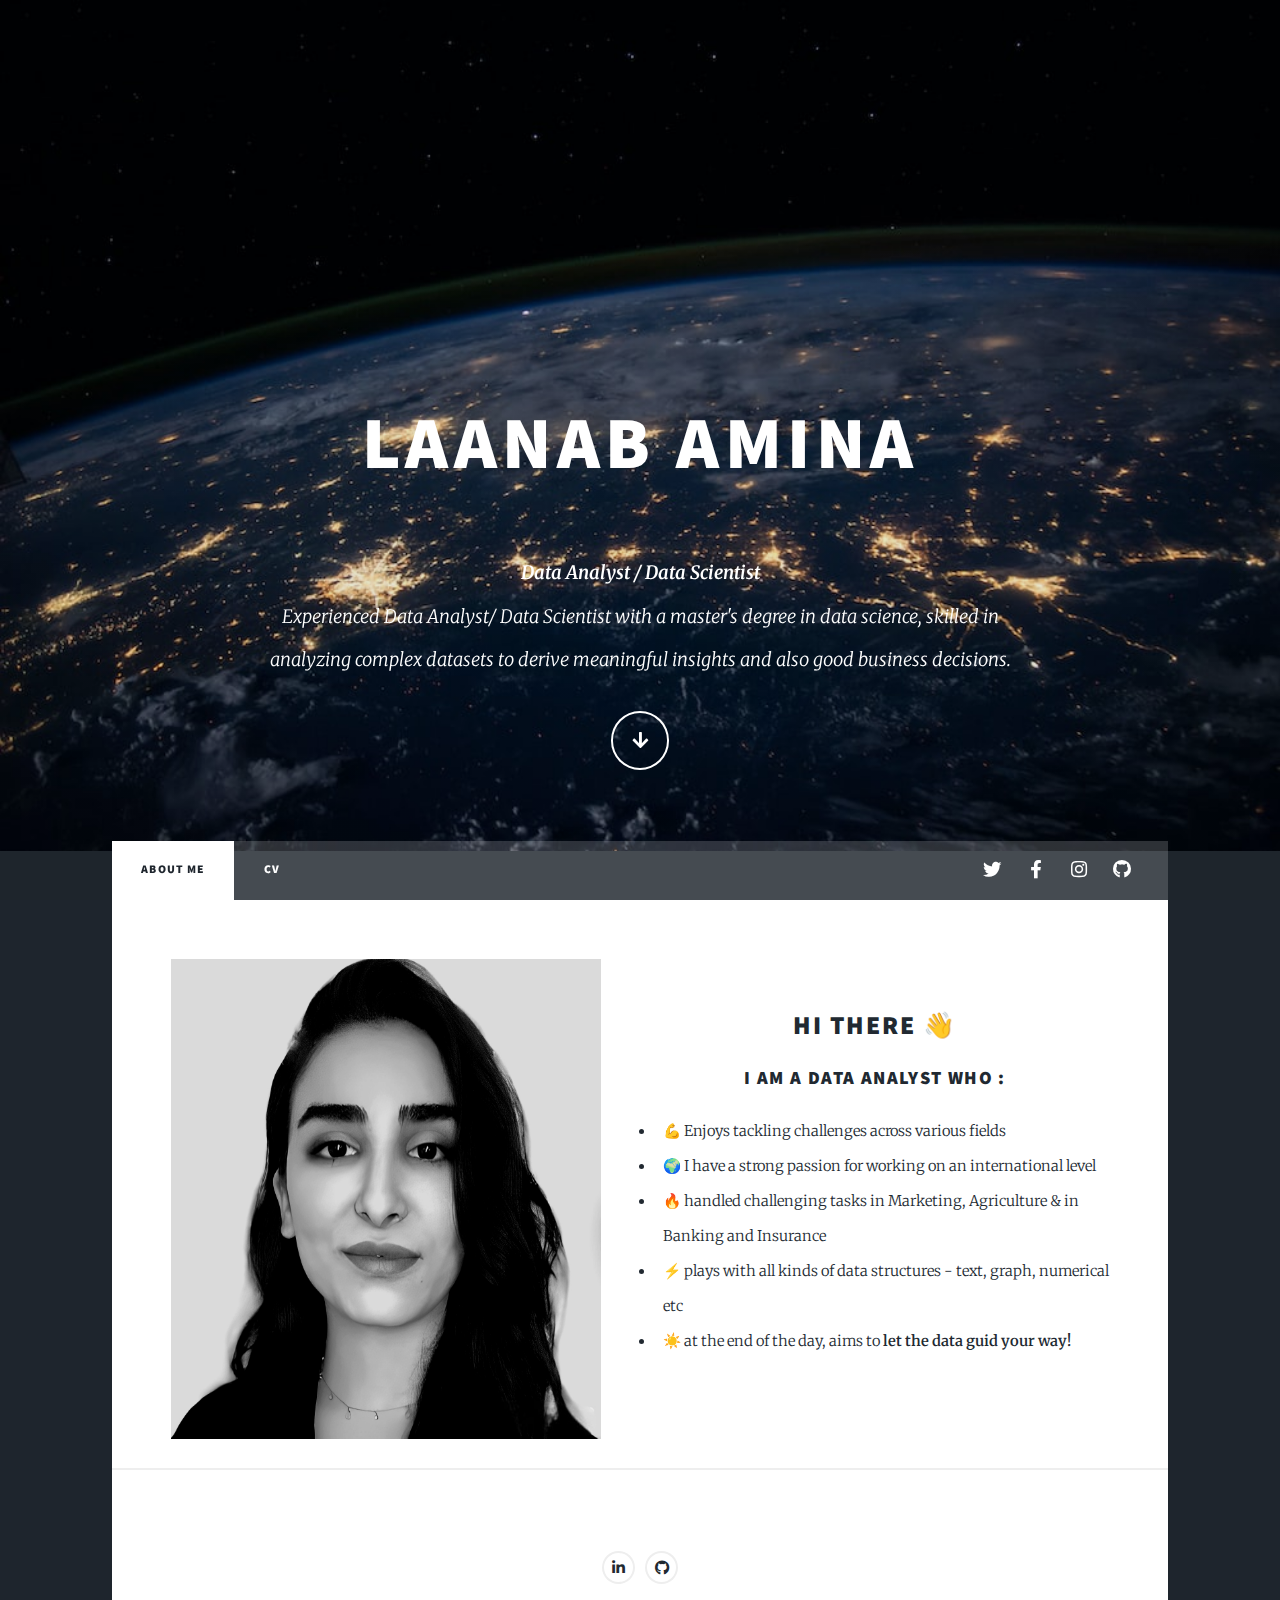
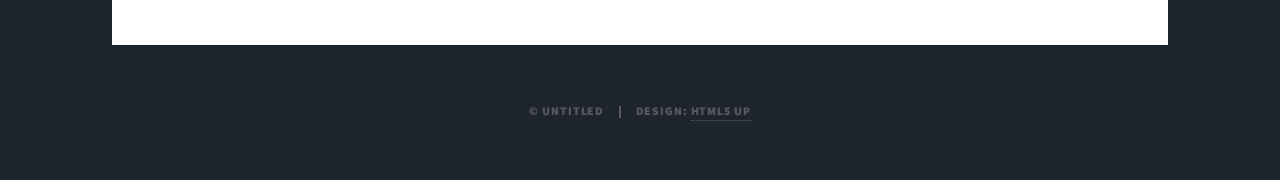
==== commit a6b6e81b: "Update index.html" ====
--- a/index.html
+++ b/index.html
@@ -20,7 +20,7 @@
 				<!-- Intro -->
 					<div id="intro">
 						<h1>LAANAB Amina </h1>
-						<p align="center"> <br><strong> Data Analyst</strong> </br>Experienced data Analyst with a master's degree in data science, skilled in <br />analyzing complex datasets to derive meaningful insights and also good business decisions. <br /> 
+						<p align="center"> <br><strong> Data Analyst / Data Scientist </strong> </br>Experienced Data Analyst/ Data Scientist with a master's degree in data science, skilled in <br />analyzing complex datasets to derive meaningful insights and also good business decisions. <br /> 
 						</a></p>
 						<ul class="actions">
 							<li><a href="#header" class="button icon solid solo fa-arrow-down scrolly">Continue</a></li>
@@ -111,4 +111,4 @@
 			<script src="assets/js/main.js"></script>
 
 	</body>
-</html>+</html>
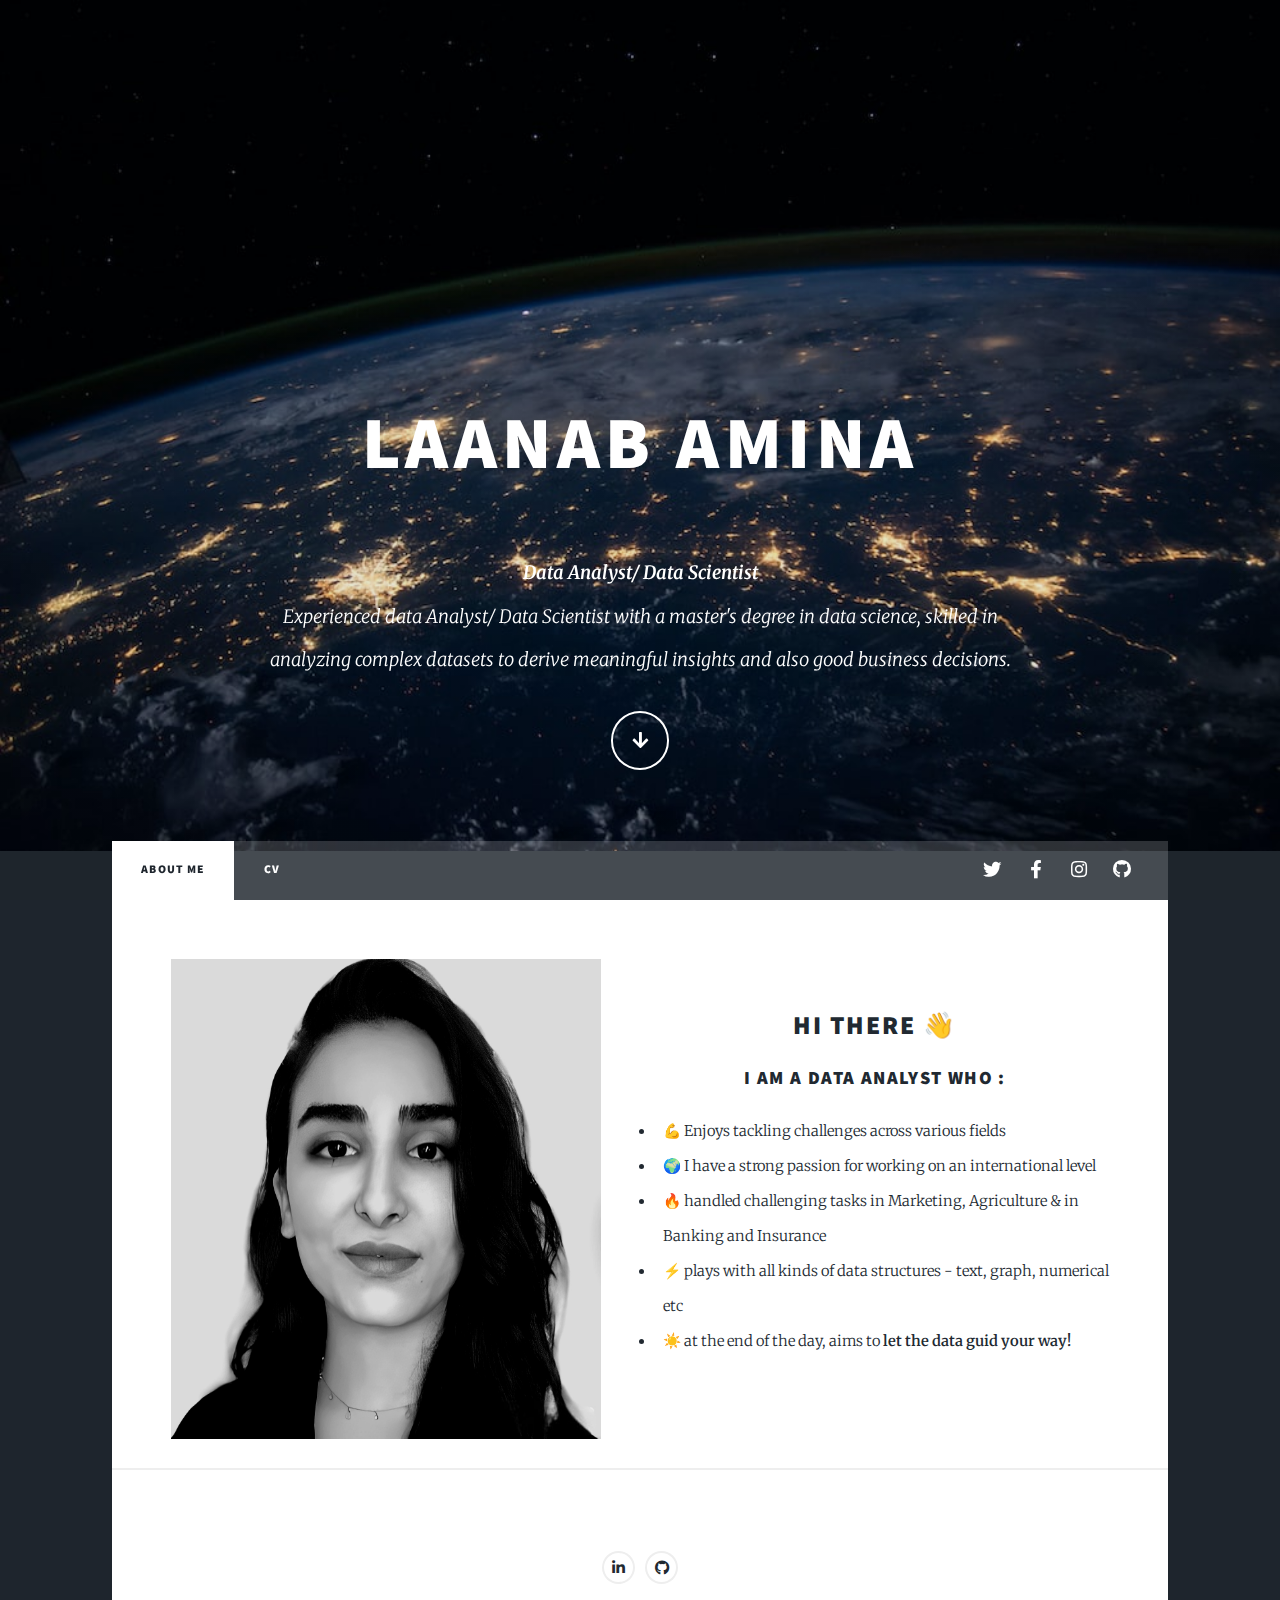
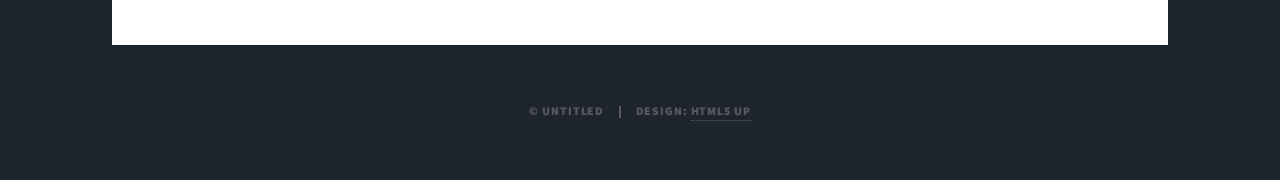
==== commit 8bb1c886: "Update index.html" ====
--- a/index.html
+++ b/index.html
@@ -20,7 +20,7 @@
 				<!-- Intro -->
 					<div id="intro">
 						<h1>LAANAB Amina </h1>
-						<p align="center"> <br><strong> Data Analyst / Data Scientist </strong> </br>Experienced Data Analyst/ Data Scientist with a master's degree in data science, skilled in <br />analyzing complex datasets to derive meaningful insights and also good business decisions. <br /> 
+						<p align="center"> <br><strong> Data Analyst/ Data Scientist </strong> </br>Experienced data Analyst/ Data Scientist with a master's degree in data science, skilled in <br />analyzing complex datasets to derive meaningful insights and also good business decisions. <br /> 
 						</a></p>
 						<ul class="actions">
 							<li><a href="#header" class="button icon solid solo fa-arrow-down scrolly">Continue</a></li>
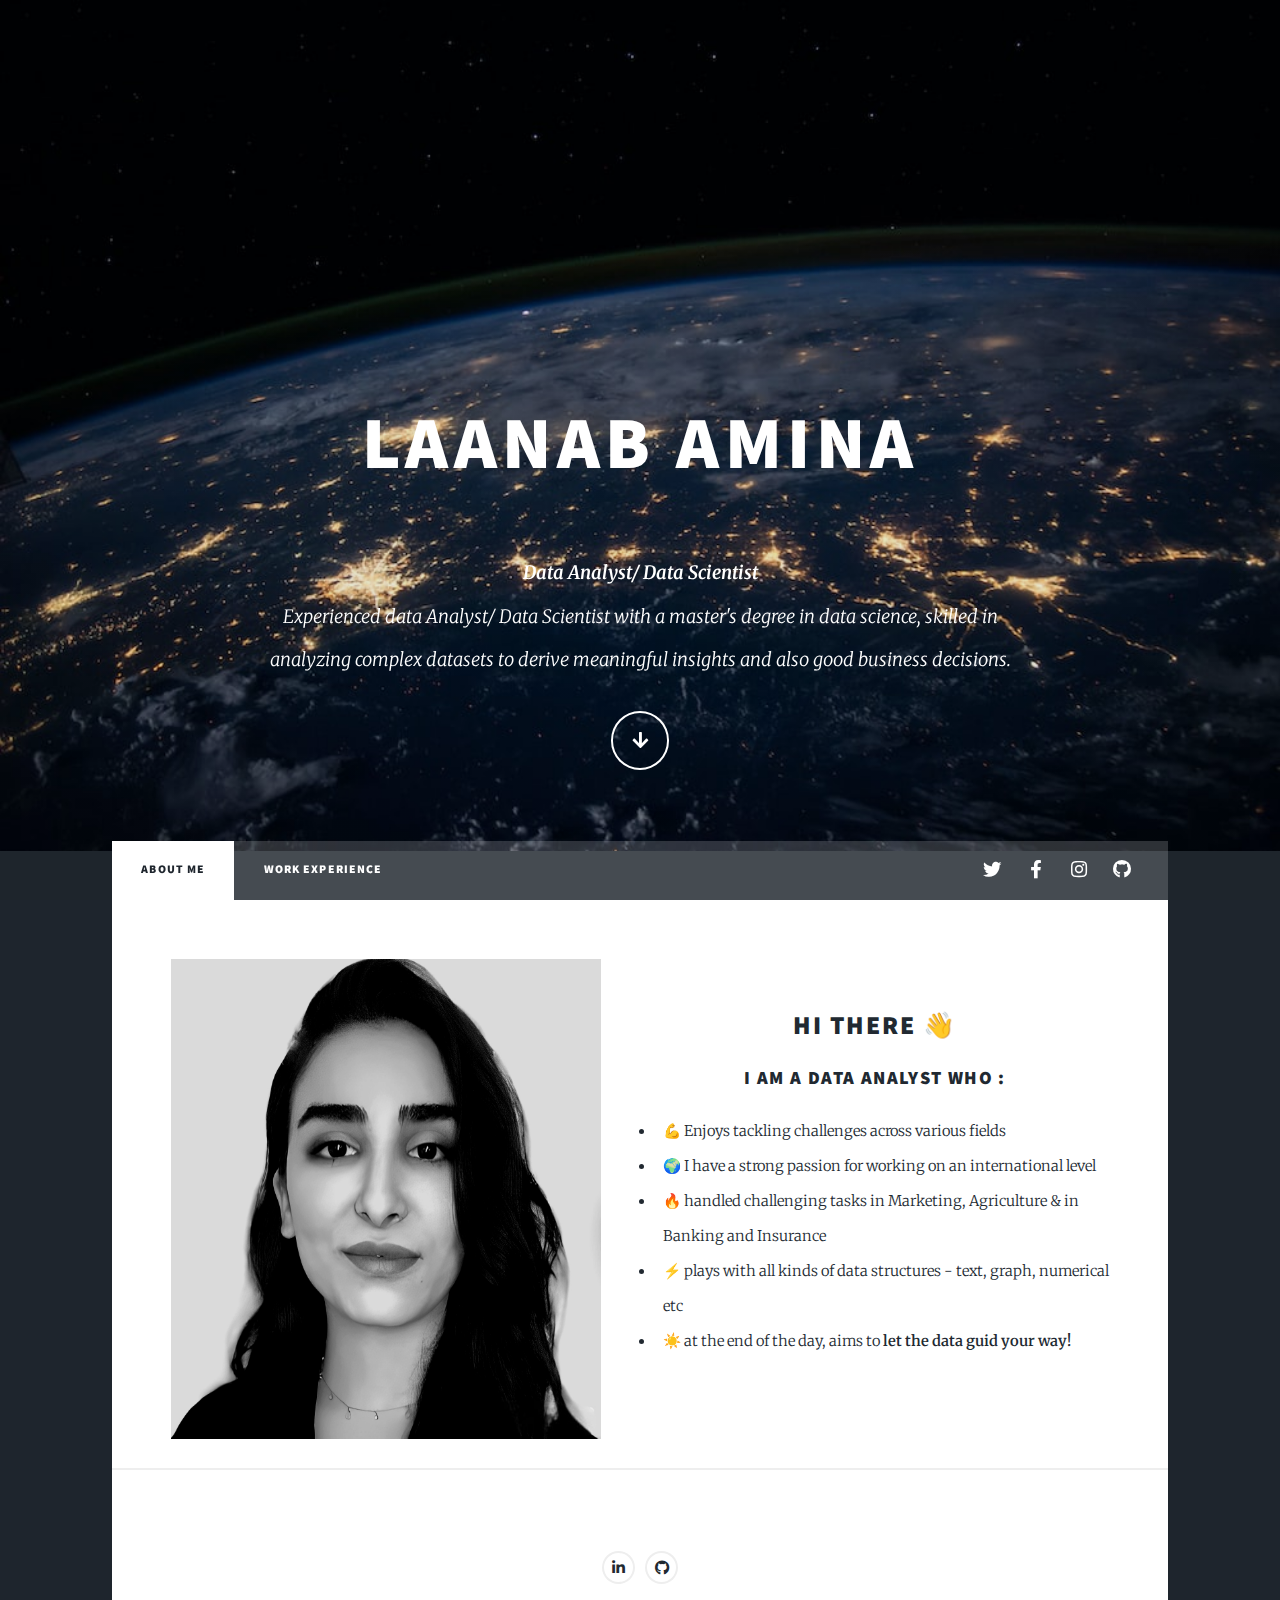
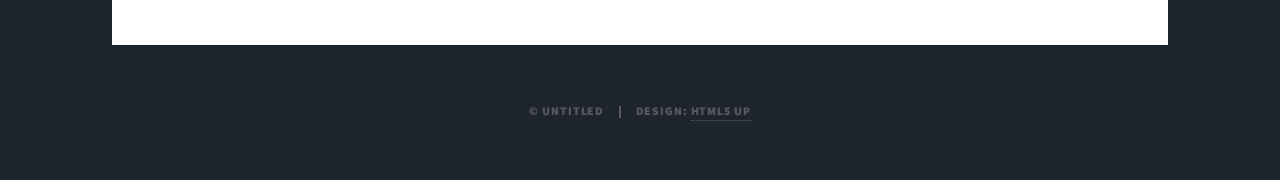
==== commit 1fe144fa: "Update index.html" ====
--- a/index.html
+++ b/index.html
@@ -36,7 +36,7 @@
 					<nav id="nav">
 						<ul class="links">
 							<li class="active"><a href="index.html">About me</a></li>
-							<li><a href="generic.html">CV </a></li>
+							<li><a href="generic.html">Work Experience </a></li>
 							
 						</ul>
 						<ul class="icons">
